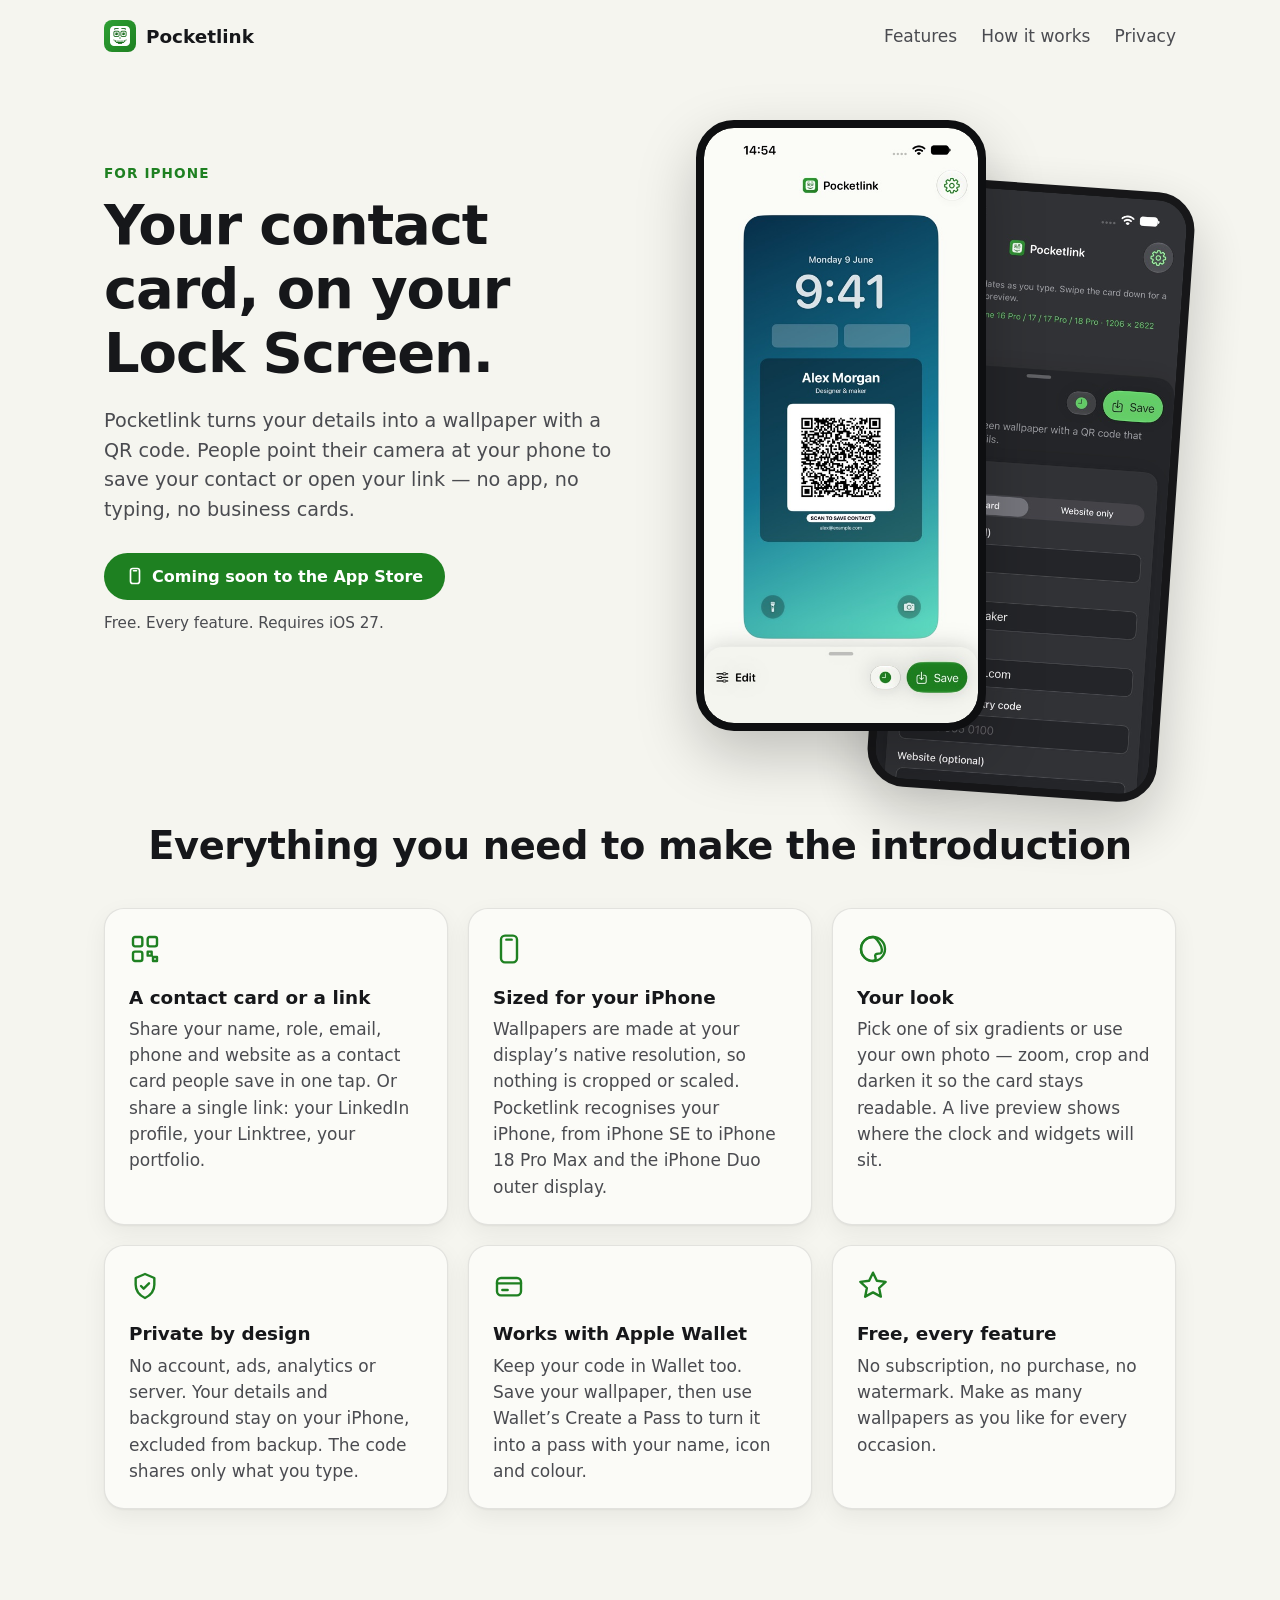
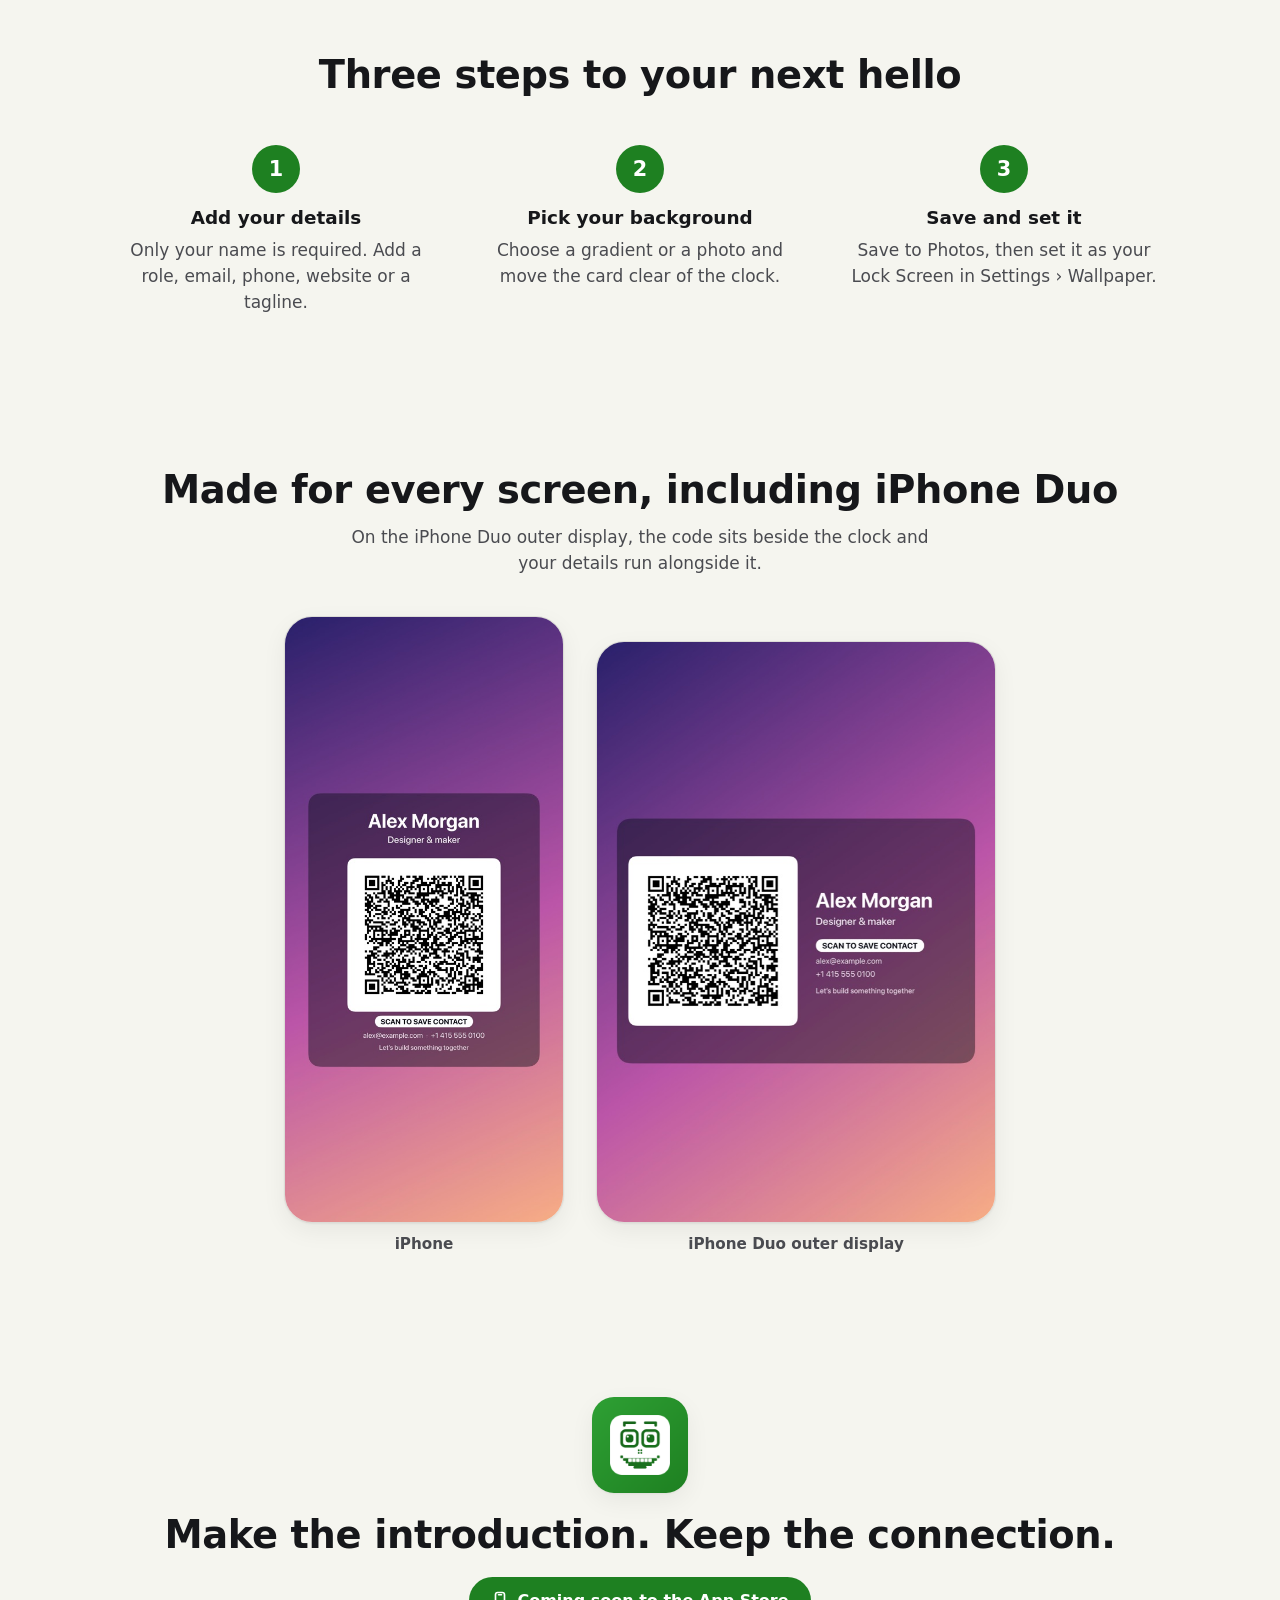
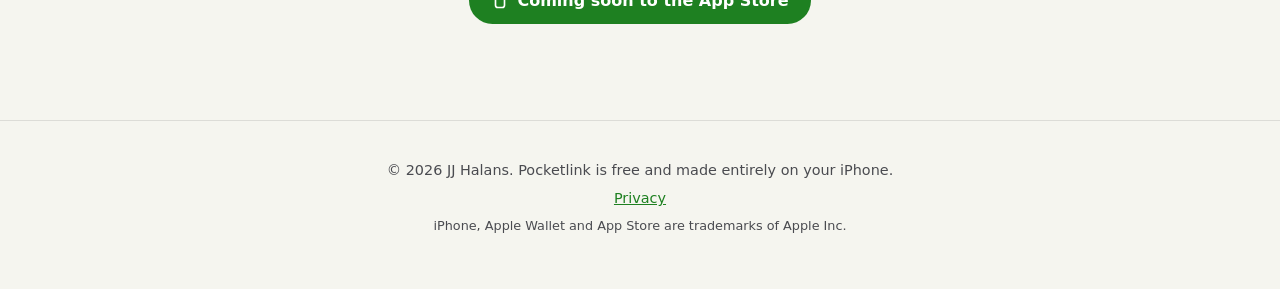
==== index.html @ 06c798ac "Pocketlink landing page and privacy policy - Static landing page: hero with app screenshots, feature" ====
<!doctype html>
<html lang="en">
<head>
  <meta charset="utf-8">
  <meta name="viewport" content="width=device-width, initial-scale=1">
  <title>Pocketlink: your contact card on your Lock Screen</title>
  <meta name="description" content="Pocketlink turns your contact details or a link into an iPhone wallpaper with a QR code. Free, no account, made entirely on your iPhone.">
  <meta name="color-scheme" content="light dark">
  <meta name="theme-color" content="#F5F5EF" media="(prefers-color-scheme: light)">
  <meta name="theme-color" content="#1C1D20" media="(prefers-color-scheme: dark)">
  <meta property="og:title" content="Pocketlink">
  <meta property="og:description" content="Your contact card on your Lock Screen. One scan saves your details.">
  <meta property="og:image" content="assets/icon-512.png">
  <link rel="icon" href="assets/favicon.png" type="image/png">
  <link rel="apple-touch-icon" href="assets/apple-touch-icon.png">
  <link rel="stylesheet" href="styles.css">
</head>
<body>
  <a class="skip-link" href="#main">Skip to content</a>

  <header class="site-header">
    <a class="brand" href="./" aria-label="Pocketlink home">
      <img src="assets/icon-512.png" alt="" width="32" height="32">
      <span>Pocketlink</span>
    </a>
    <nav aria-label="Page">
      <a href="#features">Features</a>
      <a href="#how">How it works</a>
      <a href="privacy.html">Privacy</a>
    </nav>
  </header>

  <main id="main">
    <section class="hero" aria-labelledby="hero-title">
      <div class="hero-copy">
        <p class="eyebrow">For iPhone</p>
        <h1 id="hero-title">Your contact card, on your Lock Screen.</h1>
        <p class="lede">Pocketlink turns your details into a wallpaper with a QR code. People point their camera at your phone to save your contact or open your link — no app, no typing, no business cards.</p>
        <div class="cta">
          <span class="badge-soon" role="note">Coming soon to the App Store</span>
          <p class="cta-note">Free. Every feature. Requires iOS 27.</p>
        </div>
      </div>
      <div class="hero-art">
        <figure class="phone phone--front">
          <img src="assets/app-preview-light.jpg" width="506" height="1100"
               alt="Pocketlink showing a full preview of a purple wallpaper with Alex Morgan's name, role and a QR code, under the Lock Screen clock.">
        </figure>
        <figure class="phone phone--back">
          <img src="assets/app-editor-dark.jpg" width="506" height="1100"
               alt="Pocketlink in dark mode: a thumbnail of the wallpaper above the Edit card, with fields for name, role and email." loading="lazy">
        </figure>
      </div>
    </section>

    <section id="features" class="section" aria-labelledby="features-title">
      <h2 id="features-title">Everything you need to make the introduction</h2>
      <ul class="features">
        <li class="card">
          <svg aria-hidden="true" viewBox="0 0 24 24"><rect x="3" y="3" width="7" height="7" rx="1.5"/><rect x="14" y="3" width="7" height="7" rx="1.5"/><rect x="3" y="14" width="7" height="7" rx="1.5"/><path d="M14 14h3v3h-3zM18 18h3v3h-3z"/></svg>
          <h3>A contact card or a link</h3>
          <p>Share your name, role, email, phone and website as a contact card people save in one tap. Or share a single link: your LinkedIn profile, your Linktree, your portfolio.</p>
        </li>
        <li class="card">
          <svg aria-hidden="true" viewBox="0 0 24 24"><rect x="6" y="2" width="12" height="20" rx="3"/><path d="M10 5h4"/></svg>
          <h3>Sized for your iPhone</h3>
          <p>Wallpapers are made at your display’s native resolution, so nothing is cropped or scaled. Pocketlink recognises your iPhone, from iPhone SE to iPhone 18 Pro Max and the iPhone Duo outer display.</p>
        </li>
        <li class="card">
          <svg aria-hidden="true" viewBox="0 0 24 24"><circle cx="12" cy="12" r="9"/><path d="M12 3a9 9 0 0 0 0 18c1.5 0 2-1 2-2s-1-2 0-3 3 0 4-1 1-4-1-7-3-5-5-5z"/></svg>
          <h3>Your look</h3>
          <p>Pick one of six gradients or use your own photo — zoom, crop and darken it so the card stays readable. A live preview shows where the clock and widgets will sit.</p>
        </li>
        <li class="card">
          <svg aria-hidden="true" viewBox="0 0 24 24"><path d="M12 3l7 3v5c0 5-3 8-7 10-4-2-7-5-7-10V6z"/><path d="M9 12l2 2 4-4"/></svg>
          <h3>Private by design</h3>
          <p>No account, ads, analytics or server. Your details and background stay on your iPhone, excluded from backup. The code shares only what you type.</p>
        </li>
        <li class="card">
          <svg aria-hidden="true" viewBox="0 0 24 24"><rect x="3" y="6" width="18" height="13" rx="3"/><path d="M3 10h18M7 15h4"/></svg>
          <h3>Works with Apple Wallet</h3>
          <p>Keep your code in Wallet too. Save your wallpaper, then use Wallet’s Create a Pass to turn it into a pass with your name, icon and colour.</p>
        </li>
        <li class="card">
          <svg aria-hidden="true" viewBox="0 0 24 24"><path d="M12 2l2.9 6.1 6.6.8-4.9 4.6 1.3 6.5L12 16.8 6.1 20l1.3-6.5L2.5 8.9l6.6-.8z"/></svg>
          <h3>Free, every feature</h3>
          <p>No subscription, no purchase, no watermark. Make as many wallpapers as you like for every occasion.</p>
        </li>
      </ul>
    </section>

    <section id="how" class="section how" aria-labelledby="how-title">
      <h2 id="how-title">Three steps to your next hello</h2>
      <ol class="steps">
        <li>
          <span class="step-number" aria-hidden="true">1</span>
          <h3>Add your details</h3>
          <p>Only your name is required. Add a role, email, phone, website or a tagline.</p>
        </li>
        <li>
          <span class="step-number" aria-hidden="true">2</span>
          <h3>Pick your background</h3>
          <p>Choose a gradient or a photo and move the card clear of the clock.</p>
        </li>
        <li>
          <span class="step-number" aria-hidden="true">3</span>
          <h3>Save and set it</h3>
          <p>Save to Photos, then set it as your Lock Screen in Settings › Wallpaper.</p>
        </li>
      </ol>
    </section>

    <section class="section showcase" aria-labelledby="showcase-title">
      <h2 id="showcase-title">Made for every screen, including iPhone Duo</h2>
      <p class="section-lede">On the iPhone Duo outer display, the code sits beside the clock and your details run alongside it.</p>
      <div class="showcase-art">
        <figure>
          <img src="assets/wallpaper-iphone.jpg" width="506" height="1100" loading="lazy"
               alt="A Pocketlink wallpaper for iPhone: a centred card with Alex Morgan, Designer &amp; maker, a QR code, a Scan to save contact badge and a tagline.">
          <figcaption>iPhone</figcaption>
        </figure>
        <figure>
          <img src="assets/wallpaper-duo.jpg" width="687" height="1000" loading="lazy"
               alt="A Pocketlink wallpaper for the iPhone Duo outer display: the QR code on the left and the name, role and contact details on the right.">
          <figcaption>iPhone Duo outer display</figcaption>
        </figure>
      </div>
    </section>

    <section class="section closing" aria-labelledby="closing-title">
      <img src="assets/icon-512.png" alt="" width="96" height="96" loading="lazy">
      <h2 id="closing-title">Make the introduction. Keep the connection.</h2>
      <span class="badge-soon" role="note">Coming soon to the App Store</span>
    </section>
  </main>

  <footer class="site-footer">
    <p>© 2026 JJ Halans. Pocketlink is free and made entirely on your iPhone.</p>
    <p><a href="privacy.html">Privacy</a></p>
    <p class="fine">iPhone, Apple Wallet and App Store are trademarks of Apple Inc.</p>
  </footer>
</body>
</html>
---- styles.css ----
/* Pocketlink landing page. Colours match the app's asset catalog, including its measured contrast:
   accent #1E8021 is 4.6:1 on the light page, #5BCB5F is 8.2:1 on charcoal. */
:root {
  --accent: #1E8021;
  --on-accent: #FFFFFF;
  --page: #F5F5EF;
  --surface: #FBFBF7;
  --text: #16171A;
  --text-secondary: #4A4B50;   /* 8.0:1 on the page */
  --hairline: rgba(0, 0, 0, 0.10);
  --shadow: 0 1px 2px rgba(0, 0, 0, 0.05), 0 8px 24px rgba(0, 0, 0, 0.06);
  --radius-small: 10px;
  --radius-medium: 14px;
  --radius-large: 20px;
  --radius-xlarge: 28px;
  --rounded: ui-rounded, "SF Pro Rounded", system-ui, -apple-system, "Segoe UI", sans-serif;
  --body: system-ui, -apple-system, "Segoe UI", Roboto, sans-serif;
  color-scheme: light dark;
}

@media (prefers-color-scheme: dark) {
  :root {
    --accent: #5BCB5F;
    --on-accent: #1C1D20;
    --page: #1C1D20;
    --surface: #2A2B2F;
    --text: #F2F2F4;
    --text-secondary: #B4B5BB;   /* 8.2:1 on charcoal */
    --hairline: rgba(255, 255, 255, 0.10);
    --shadow: 0 1px 2px rgba(0, 0, 0, 0.3), 0 8px 24px rgba(0, 0, 0, 0.3);
  }
}

*, *::before, *::after { box-sizing: border-box; }

html { scroll-behavior: smooth; }
@media (prefers-reduced-motion: reduce) { html { scroll-behavior: auto; } }

/* The tilted hero phone pokes past the edge on narrow screens; never let it widen the page. */
html, body { overflow-x: clip; }

body {
  margin: 0;
  background: var(--page);
  color: var(--text);
  font: 17px/1.55 var(--body);
  -webkit-font-smoothing: antialiased;
}

img { max-width: 100%; height: auto; display: block; }

a { color: var(--accent); }
a:focus-visible, .skip-link:focus-visible {
  outline: 3px solid var(--accent);
  outline-offset: 3px;
  border-radius: 4px;
}

.skip-link {
  position: absolute; left: 16px; top: -48px;
  background: var(--surface); color: var(--text);
  padding: 8px 16px; border-radius: var(--radius-small);
  z-index: 10;
}
.skip-link:focus { top: 16px; }

h1, h2, h3 { font-family: var(--rounded); line-height: 1.15; margin: 0; }
h1 { font-size: clamp(2.25rem, 5vw, 3.5rem); font-weight: 800; letter-spacing: -0.02em; }
h2 { font-size: clamp(1.75rem, 3.2vw, 2.4rem); font-weight: 750; letter-spacing: -0.01em; text-align: center; }
h3 { font-size: 1.15rem; font-weight: 700; }

/* Header */
.site-header {
  display: flex; align-items: center; justify-content: space-between; gap: 16px;
  max-width: 1120px; margin: 0 auto; padding: 20px 24px;
}
.brand {
  display: inline-flex; align-items: center; gap: 10px;
  color: var(--text); text-decoration: none;
  font: 700 1.15rem var(--rounded);
}
.brand img { border-radius: 8px; }
.site-header nav { display: flex; gap: 24px; }
.site-header nav a { color: var(--text-secondary); text-decoration: none; font-weight: 500; }
.site-header nav a:hover { color: var(--text); }
@media (max-width: 560px) { .site-header nav a:not(:last-child) { display: none; } }

/* Hero */
.hero {
  display: grid; grid-template-columns: 1.05fr 1fr; align-items: center; gap: 48px;
  max-width: 1120px; margin: 0 auto; padding: 48px 24px 72px;
}
.eyebrow {
  font: 700 0.85rem var(--rounded); letter-spacing: 0.08em; text-transform: uppercase;
  color: var(--accent); margin: 0 0 12px;
}
.lede { font-size: 1.2rem; color: var(--text-secondary); margin: 20px 0 28px; max-width: 34em; }
.cta { display: flex; flex-wrap: wrap; align-items: center; gap: 12px 20px; }
.cta-note { margin: 0; color: var(--text-secondary); font-size: 0.95rem; }

.badge-soon {
  display: inline-flex; align-items: center; gap: 8px;
  background: var(--accent); color: var(--on-accent);
  font: 700 1rem var(--rounded);
  padding: 14px 22px; border-radius: 999px;
}
.badge-soon::before {
  content: ""; width: 18px; height: 18px; flex: none;
  background: currentColor;
  -webkit-mask: url("data:image/svg+xml,%3Csvg xmlns='http://www.w3.org/2000/svg' viewBox='0 0 24 24' fill='none' stroke='black' stroke-width='2.2' stroke-linecap='round' stroke-linejoin='round'%3E%3Crect x='6' y='2' width='12' height='20' rx='3'/%3E%3Cpath d='M10 5h4'/%3E%3C/svg%3E") center / contain no-repeat;
          mask: url("data:image/svg+xml,%3Csvg xmlns='http://www.w3.org/2000/svg' viewBox='0 0 24 24' fill='none' stroke='black' stroke-width='2.2' stroke-linecap='round' stroke-linejoin='round'%3E%3Crect x='6' y='2' width='12' height='20' rx='3'/%3E%3Cpath d='M10 5h4'/%3E%3C/svg%3E") center / contain no-repeat;
}

.hero-art { position: relative; min-height: 560px; }
.phone {
  margin: 0; position: absolute; width: 58%;
  border-radius: 38px; overflow: hidden;
  border: 8px solid #0E0F11;
  box-shadow: 0 24px 60px rgba(0, 0, 0, 0.22);
  background: #0E0F11;
}
.phone img { border-radius: 30px; }
.phone--front { left: 4%; top: 0; z-index: 2; }
.phone--back { right: 0; top: 64px; transform: rotate(4deg); opacity: 0.96; }

/* Sections */
.section { max-width: 1120px; margin: 0 auto; padding: 72px 24px; }
.section-lede { text-align: center; color: var(--text-secondary); margin: 12px auto 0; max-width: 36em; }

.features {
  list-style: none; margin: 40px 0 0; padding: 0;
  display: grid; grid-template-columns: repeat(3, 1fr); gap: 20px;
}
.card {
  background: var(--surface);
  border: 0.5px solid var(--hairline);
  border-radius: var(--radius-large);
  box-shadow: var(--shadow);
  padding: 24px;
}
.card svg {
  width: 32px; height: 32px; margin-bottom: 14px;
  fill: none; stroke: var(--accent); stroke-width: 1.8; stroke-linecap: round; stroke-linejoin: round;
}
.card p { color: var(--text-secondary); margin: 8px 0 0; }

.how { text-align: center; }
.steps {
  list-style: none; margin: 40px 0 0; padding: 0;
  display: grid; grid-template-columns: repeat(3, 1fr); gap: 20px; counter-reset: none;
}
.steps li { padding: 8px 16px; }
.step-number {
  display: inline-grid; place-items: center;
  width: 48px; height: 48px; border-radius: 50%;
  background: var(--accent); color: var(--on-accent);
  font: 800 1.3rem var(--rounded); margin-bottom: 14px;
}
.steps p { color: var(--text-secondary); margin: 8px auto 0; max-width: 22em; }

.showcase-art {
  display: flex; justify-content: center; align-items: flex-end; gap: 32px; flex-wrap: wrap;
  margin-top: 40px;
}
.showcase-art figure { margin: 0; text-align: center; }
.showcase-art img {
  border-radius: var(--radius-xlarge);
  box-shadow: var(--shadow);
  border: 0.5px solid var(--hairline);
}
.showcase-art figure:first-child img { width: 280px; }
.showcase-art figure:last-child img { width: 400px; }
.showcase-art figcaption { margin-top: 12px; color: var(--text-secondary); font: 600 0.95rem var(--rounded); }

.closing { text-align: center; display: grid; justify-items: center; gap: 20px; padding-bottom: 96px; }
.closing img { border-radius: 22px; box-shadow: var(--shadow); }

/* Footer */
.site-footer {
  border-top: 0.5px solid var(--hairline);
  text-align: center; color: var(--text-secondary); font-size: 0.9rem;
  padding: 32px 24px 48px;
}
.site-footer p { margin: 6px 0; }
.site-footer .fine { font-size: 0.8rem; }

/* Gentle entrance, only when motion is welcome. Movement only, never opacity, so the content is
   visible even where animations don't run. */
@media (prefers-reduced-motion: no-preference) {
  .hero-copy, .hero-art { animation: rise 0.6s ease-out; }
  @keyframes rise { from { transform: translateY(12px); } to { transform: none; } }
}

/* Smaller screens */
@media (max-width: 900px) {
  .hero { grid-template-columns: 1fr; text-align: center; padding-top: 24px; }
  .lede { margin-left: auto; margin-right: auto; }
  .cta { justify-content: center; }
  .hero-art { min-height: 0; height: 520px; max-width: 420px; margin: 0 auto; width: 100%; }
  .features, .steps { grid-template-columns: 1fr 1fr; }
}
@media (max-width: 600px) {
  .features, .steps { grid-template-columns: 1fr; }
  .hero-art { height: 460px; }
  .showcase-art figure:last-child img { width: 100%; }
}

/* Privacy page */
.prose { max-width: 720px; margin: 0 auto; padding: 32px 24px 80px; }
.prose h1 { font-size: clamp(2rem, 4vw, 2.6rem); margin-bottom: 8px; }
.prose h2 { text-align: left; font-size: 1.4rem; margin: 36px 0 8px; }
.prose p, .prose li { color: var(--text-secondary); }
.prose .updated { color: var(--text-secondary); font-size: 0.95rem; margin-top: 0; }
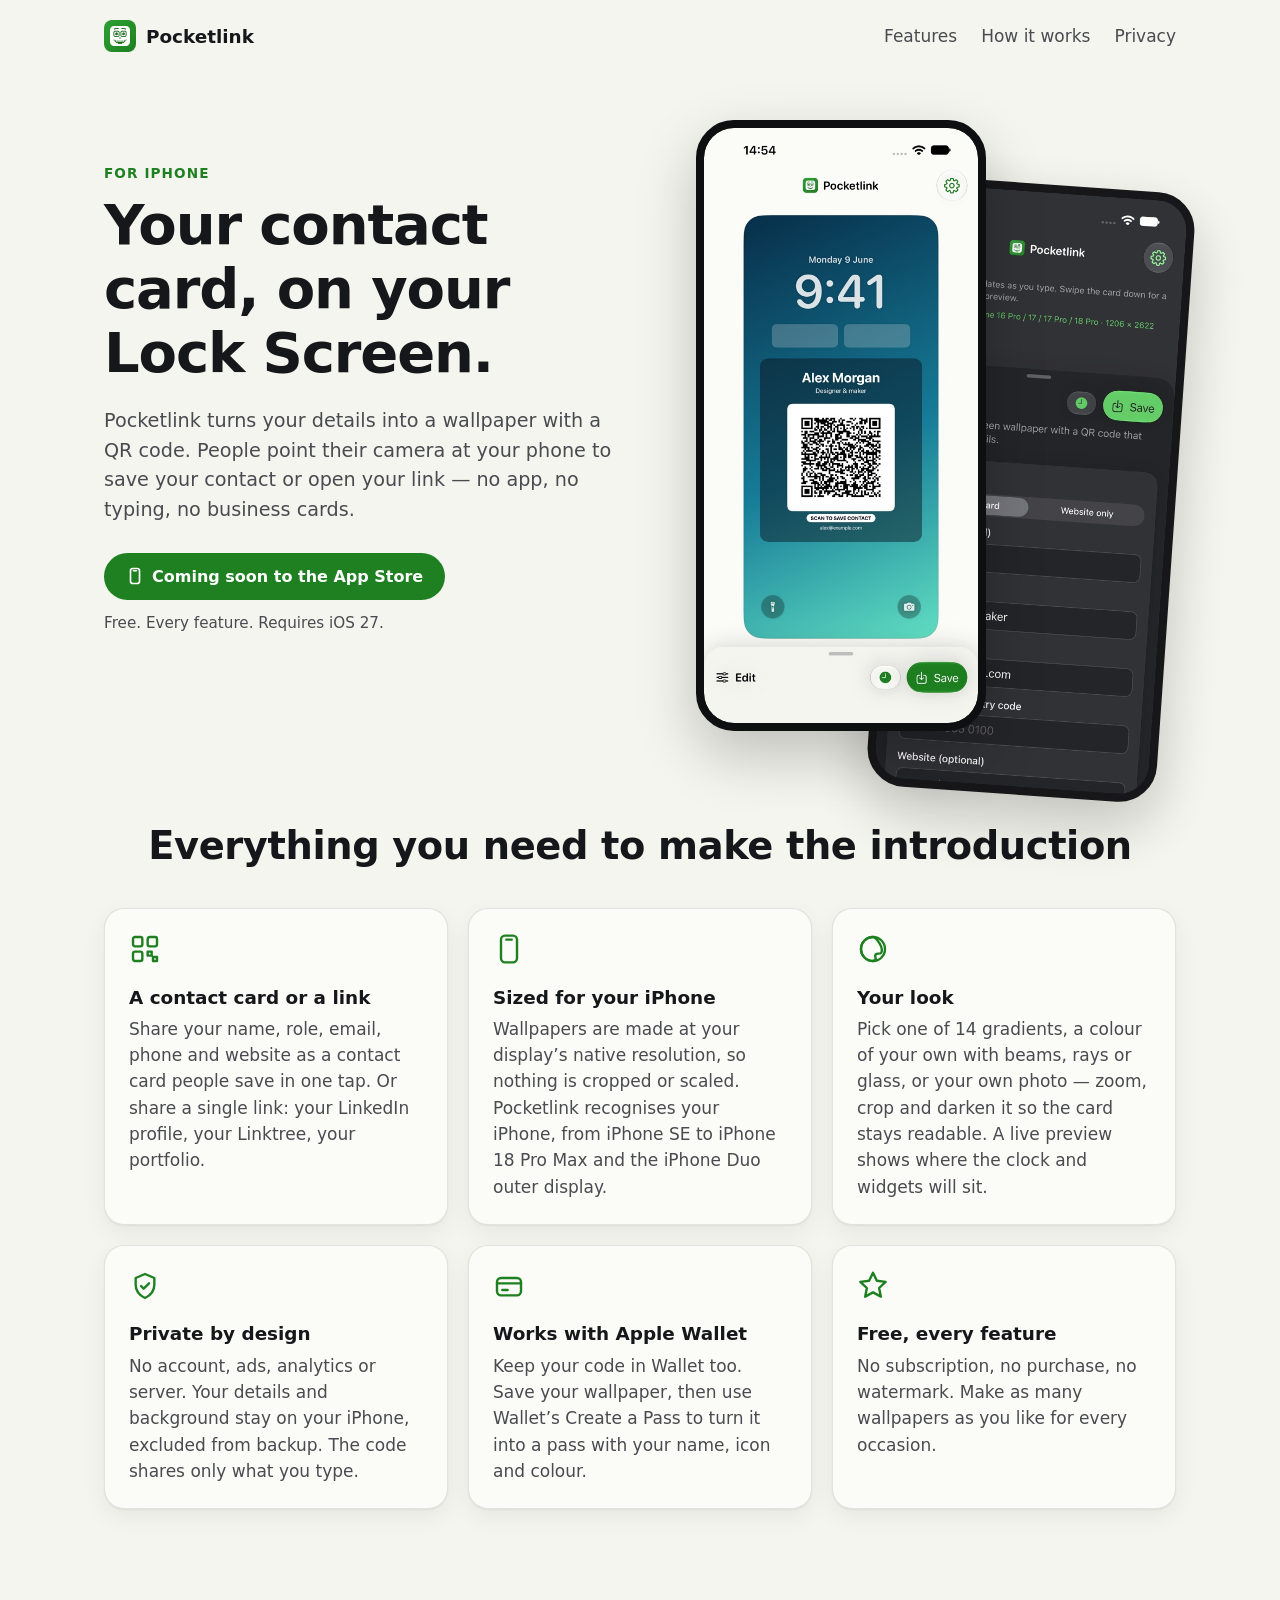
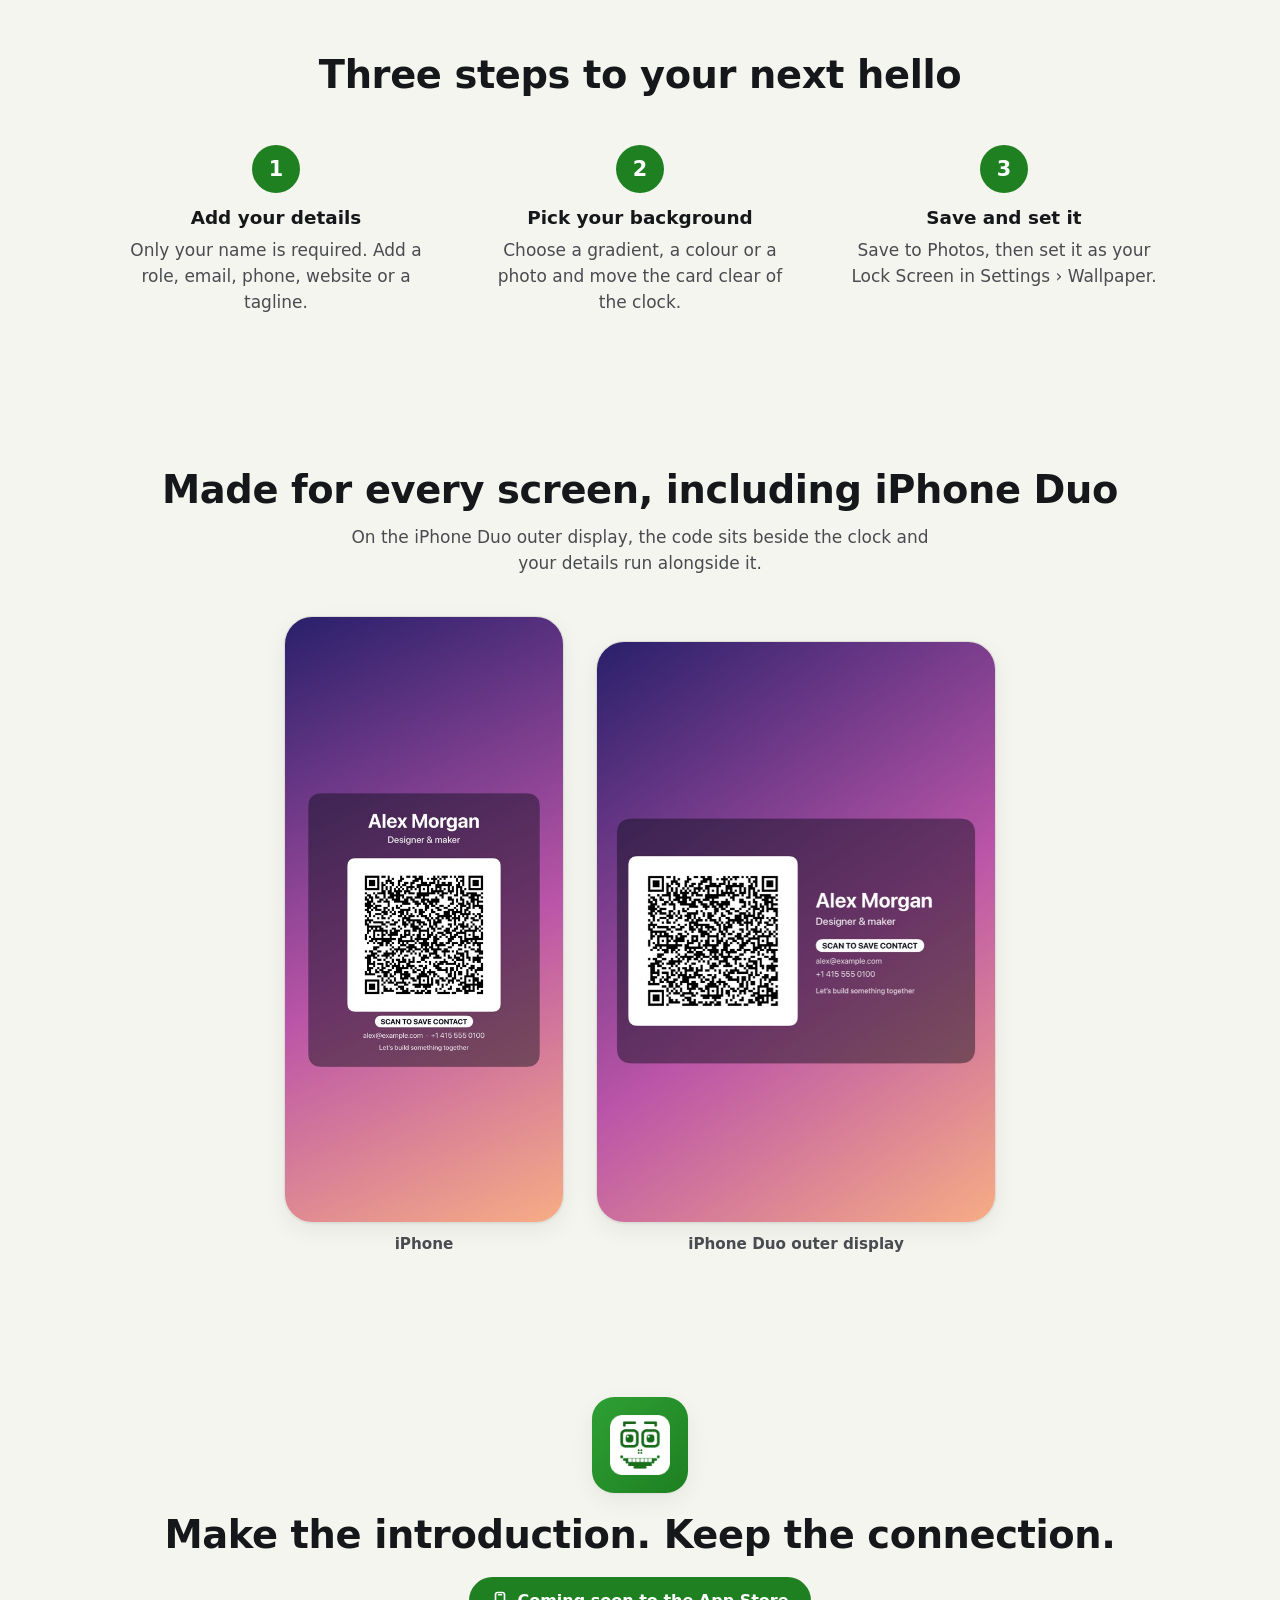
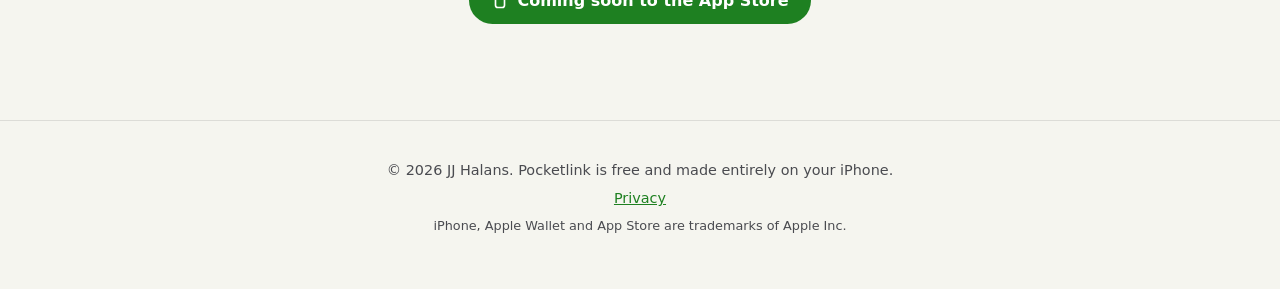
==== commit 1cbb36c1: "Mention the new colour backgrounds and 14 gradients Co-Authored-By: Claude Opus 5.5 <noreply@anthrop" ====
--- a/index.html
+++ b/index.html
@@ -69,7 +69,7 @@
         <li class="card">
           <svg aria-hidden="true" viewBox="0 0 24 24"><circle cx="12" cy="12" r="9"/><path d="M12 3a9 9 0 0 0 0 18c1.5 0 2-1 2-2s-1-2 0-3 3 0 4-1 1-4-1-7-3-5-5-5z"/></svg>
           <h3>Your look</h3>
-          <p>Pick one of six gradients or use your own photo — zoom, crop and darken it so the card stays readable. A live preview shows where the clock and widgets will sit.</p>
+          <p>Pick one of 14 gradients, a colour of your own with beams, rays or glass, or your own photo — zoom, crop and darken it so the card stays readable. A live preview shows where the clock and widgets will sit.</p>
         </li>
         <li class="card">
           <svg aria-hidden="true" viewBox="0 0 24 24"><path d="M12 3l7 3v5c0 5-3 8-7 10-4-2-7-5-7-10V6z"/><path d="M9 12l2 2 4-4"/></svg>
@@ -100,7 +100,7 @@
         <li>
           <span class="step-number" aria-hidden="true">2</span>
           <h3>Pick your background</h3>
-          <p>Choose a gradient or a photo and move the card clear of the clock.</p>
+          <p>Choose a gradient, a colour or a photo and move the card clear of the clock.</p>
         </li>
         <li>
           <span class="step-number" aria-hidden="true">3</span>
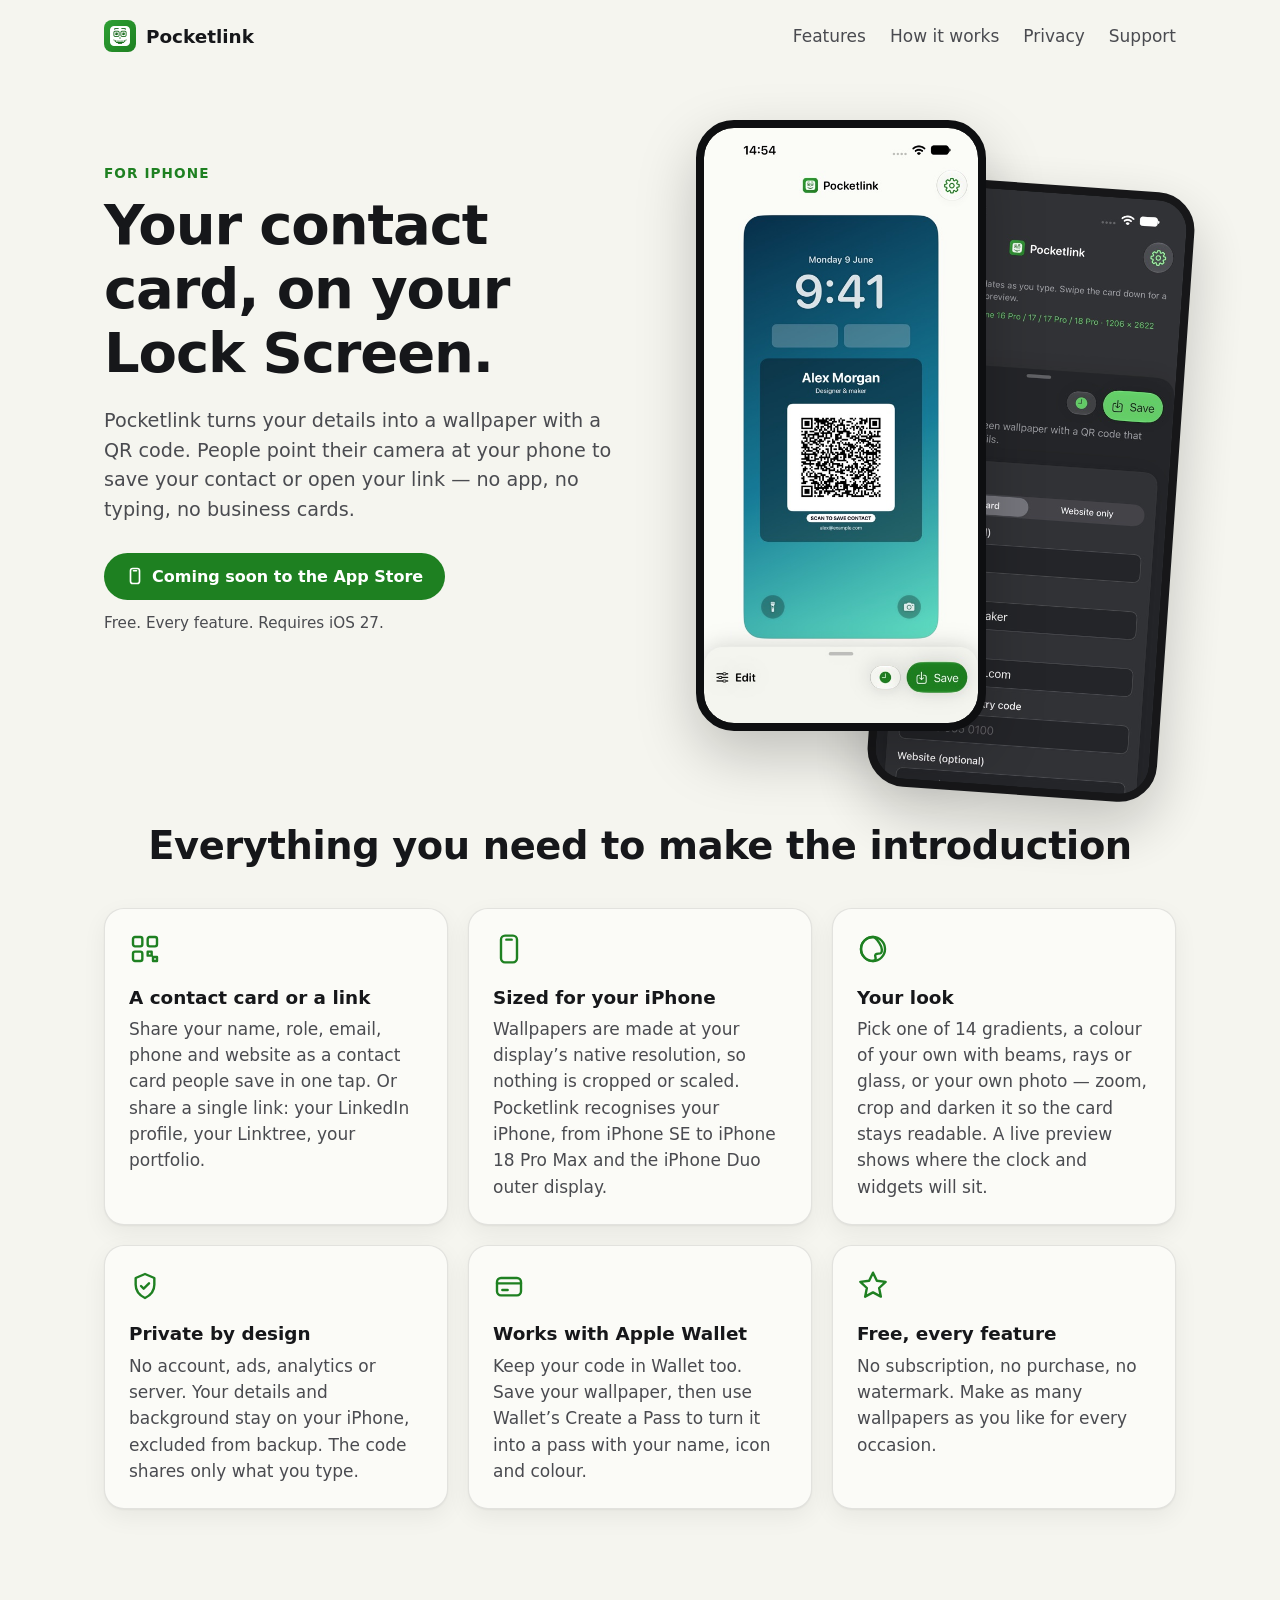
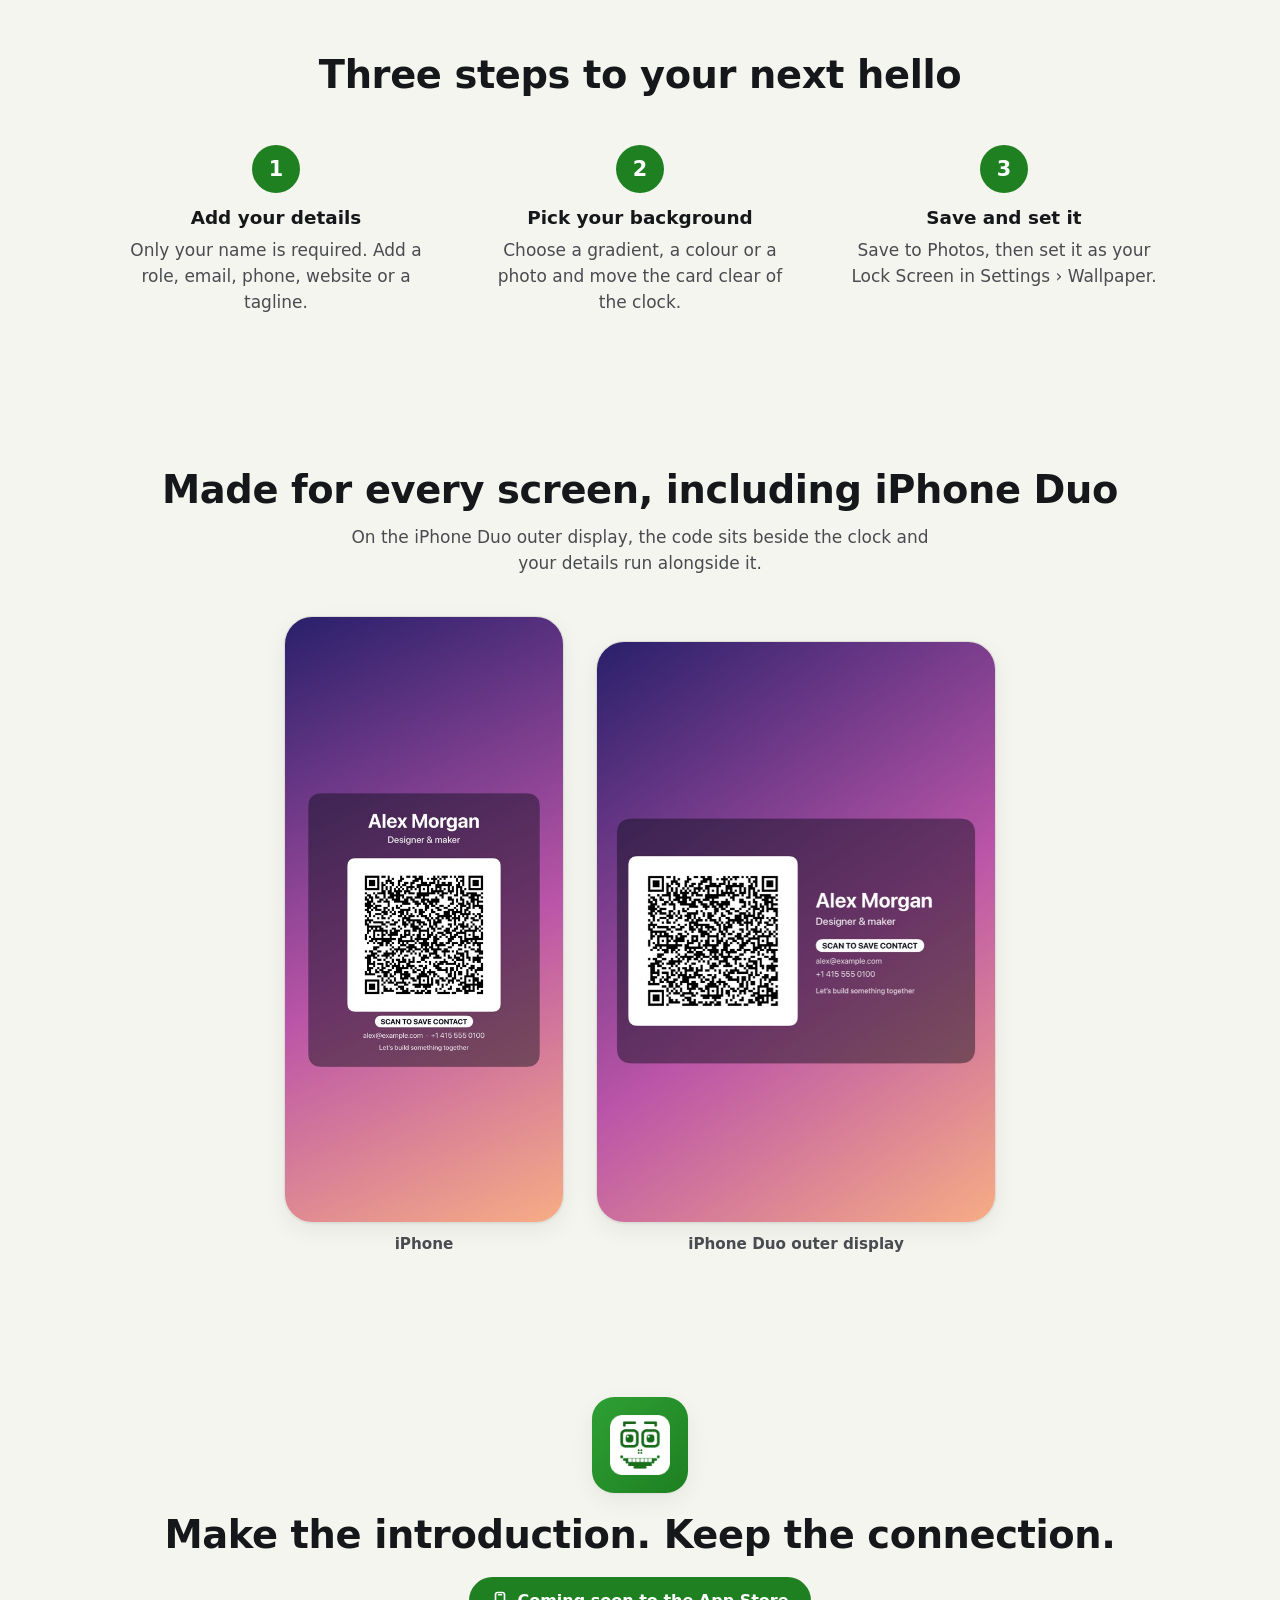
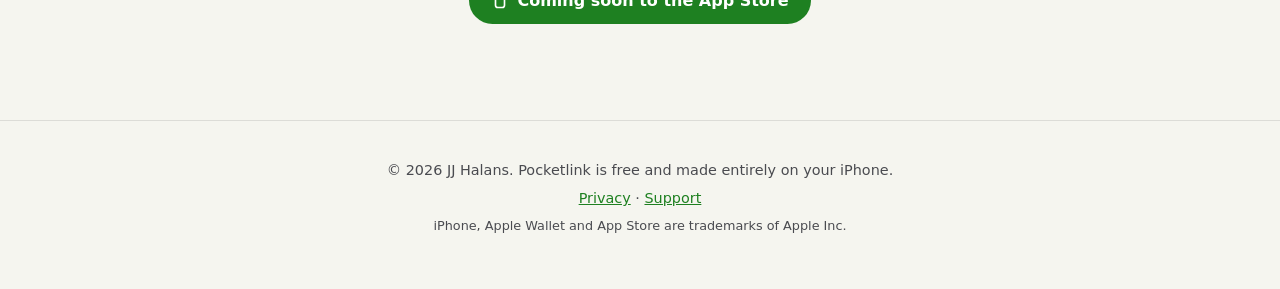
==== commit ec87ad37: "Add a support page with help, FAQ and contact Co-Authored-By: Claude Opus 5.5 <noreply@anthropic.com" ====
--- a/index.html
+++ b/index.html
@@ -27,6 +27,7 @@
       <a href="#features">Features</a>
       <a href="#how">How it works</a>
       <a href="privacy.html">Privacy</a>
+      <a href="support.html">Support</a>
     </nav>
   </header>
 
@@ -136,7 +137,7 @@
 
   <footer class="site-footer">
     <p>© 2026 JJ Halans. Pocketlink is free and made entirely on your iPhone.</p>
-    <p><a href="privacy.html">Privacy</a></p>
+    <p><a href="privacy.html">Privacy</a> · <a href="support.html">Support</a></p>
     <p class="fine">iPhone, Apple Wallet and App Store are trademarks of Apple Inc.</p>
   </footer>
 </body>
--- a/styles.css
+++ b/styles.css
@@ -209,5 +209,6 @@
 .prose { max-width: 720px; margin: 0 auto; padding: 32px 24px 80px; }
 .prose h1 { font-size: clamp(2rem, 4vw, 2.6rem); margin-bottom: 8px; }
 .prose h2 { text-align: left; font-size: 1.4rem; margin: 36px 0 8px; }
+.prose h3 { font-size: 1.1rem; margin: 24px 0 4px; }
 .prose p, .prose li { color: var(--text-secondary); }
 .prose .updated { color: var(--text-secondary); font-size: 0.95rem; margin-top: 0; }
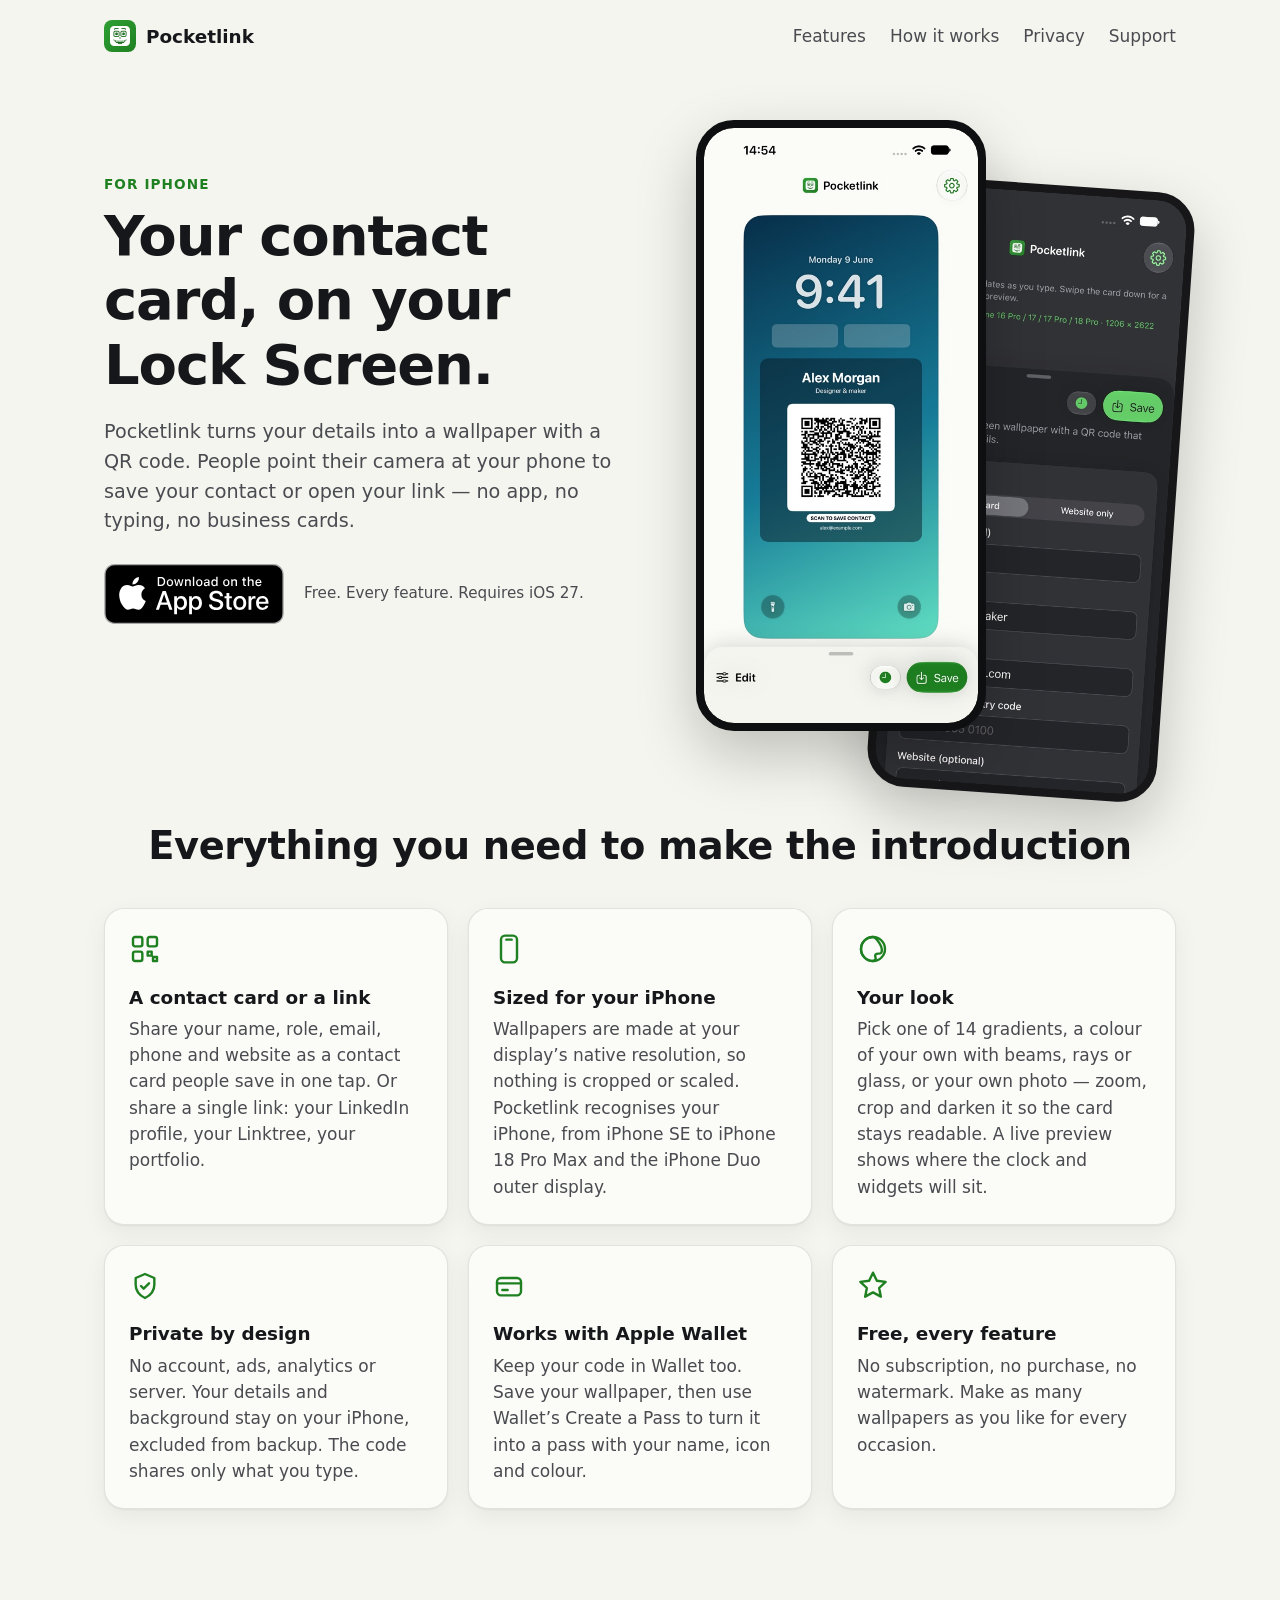
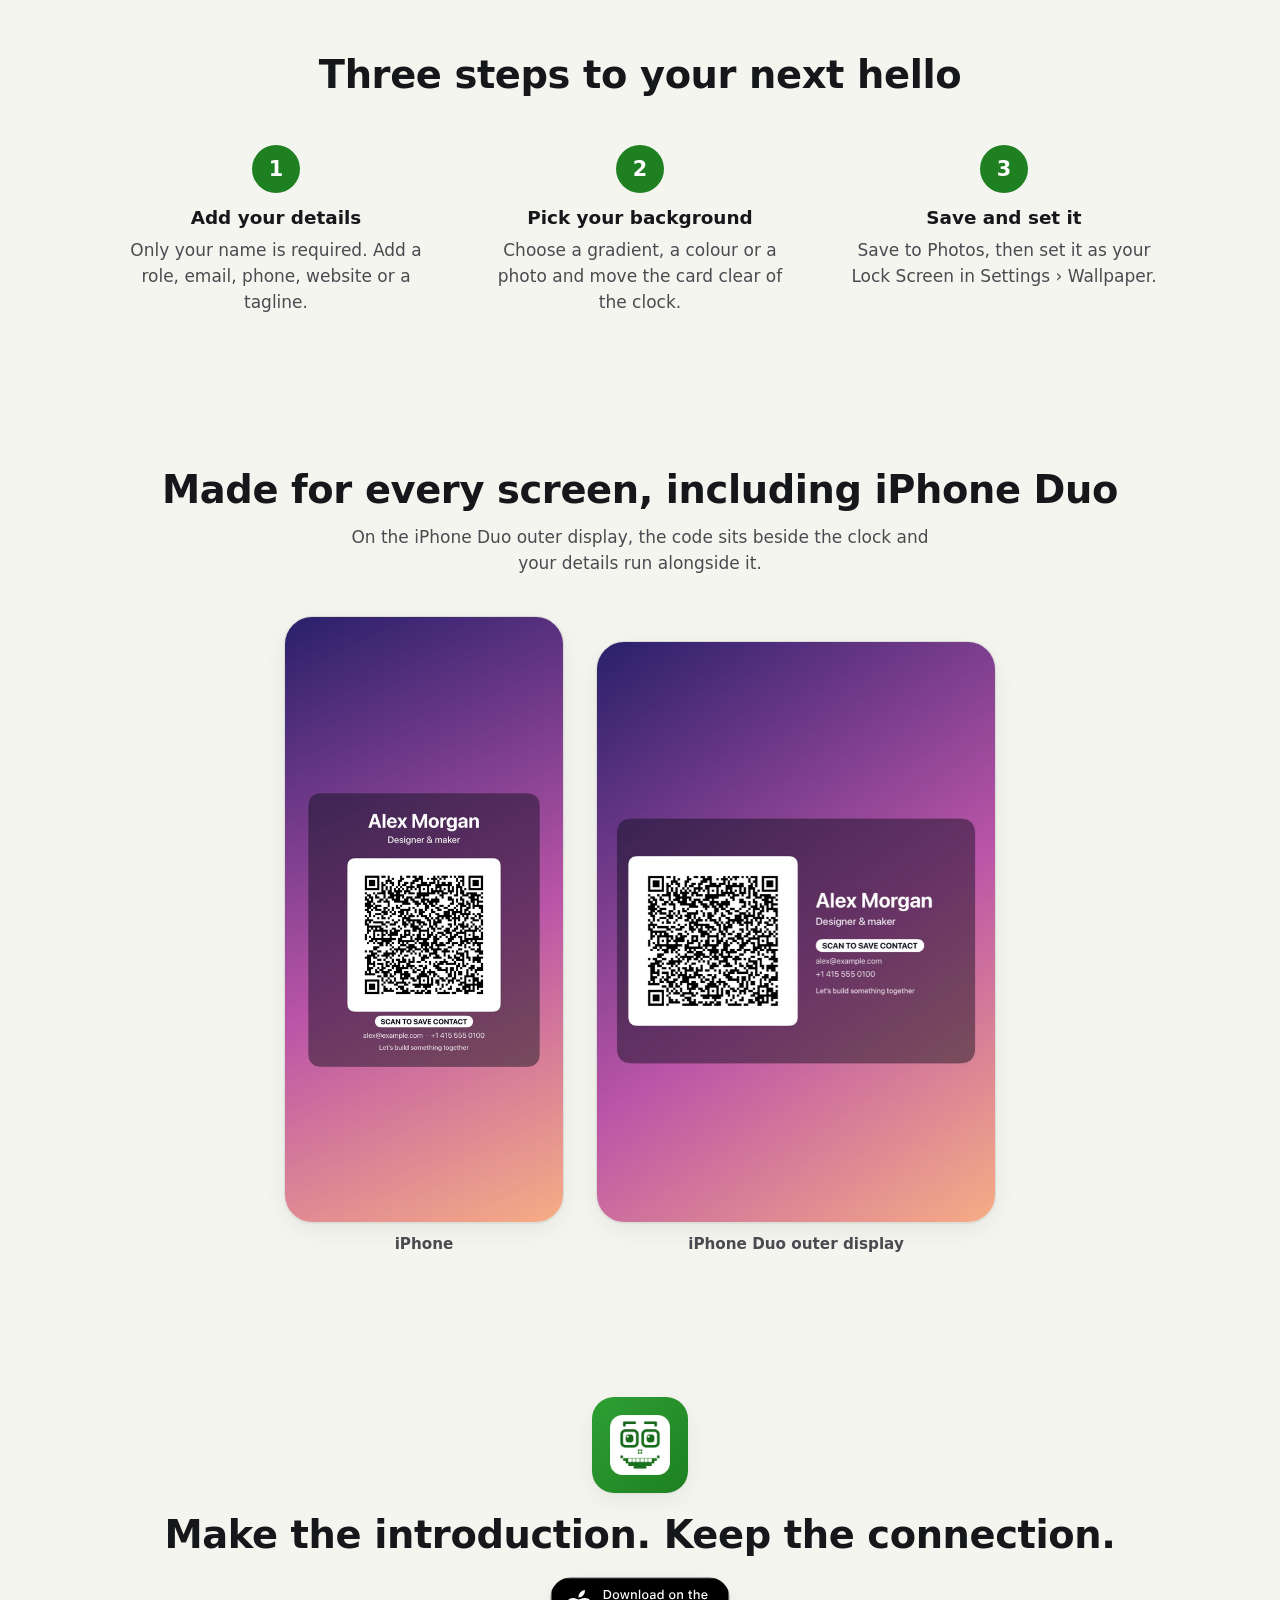
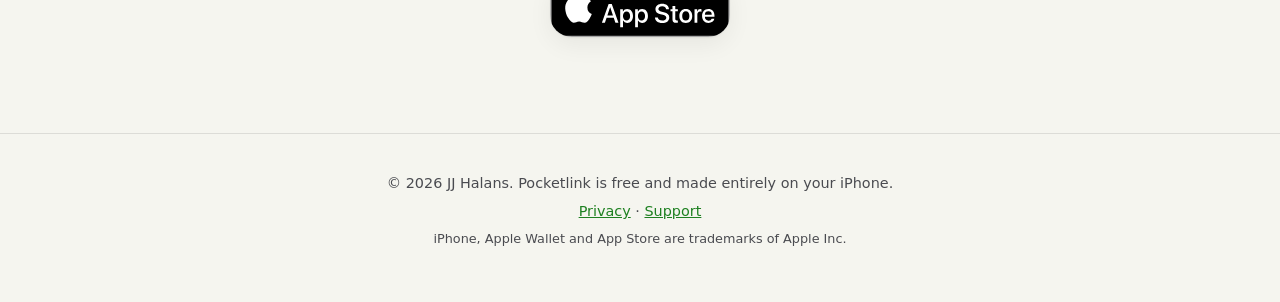
==== commit 5b4a26b9: "Link to the App Store with Apple's official badge Replace the Coming soon labels with the Download o" ====
--- a/index.html
+++ b/index.html
@@ -13,6 +13,7 @@
   <meta property="og:image" content="assets/icon-512.png">
   <link rel="icon" href="assets/favicon.png" type="image/png">
   <link rel="apple-touch-icon" href="assets/apple-touch-icon.png">
+  <meta name="apple-itunes-app" content="app-id=6835361992">
   <link rel="stylesheet" href="styles.css">
 </head>
 <body>
@@ -38,7 +39,12 @@
         <h1 id="hero-title">Your contact card, on your Lock Screen.</h1>
         <p class="lede">Pocketlink turns your details into a wallpaper with a QR code. People point their camera at your phone to save your contact or open your link — no app, no typing, no business cards.</p>
         <div class="cta">
-          <span class="badge-soon" role="note">Coming soon to the App Store</span>
+          <a class="app-store-badge" href="https://apps.apple.com/app/pocketlink/id6835361992">
+            <picture>
+              <source srcset="assets/app-store-badge-white.svg" media="(prefers-color-scheme: dark)">
+              <img src="assets/app-store-badge-black.svg" alt="Download on the App Store" width="180" height="60">
+            </picture>
+          </a>
           <p class="cta-note">Free. Every feature. Requires iOS 27.</p>
         </div>
       </div>
@@ -131,7 +137,12 @@
     <section class="section closing" aria-labelledby="closing-title">
       <img src="assets/icon-512.png" alt="" width="96" height="96" loading="lazy">
       <h2 id="closing-title">Make the introduction. Keep the connection.</h2>
-      <span class="badge-soon" role="note">Coming soon to the App Store</span>
+      <a class="app-store-badge" href="https://apps.apple.com/app/pocketlink/id6835361992">
+        <picture>
+          <source srcset="assets/app-store-badge-white.svg" media="(prefers-color-scheme: dark)">
+          <img src="assets/app-store-badge-black.svg" alt="Download on the App Store" width="180" height="60">
+        </picture>
+      </a>
     </section>
   </main>
 
--- a/styles.css
+++ b/styles.css
@@ -98,18 +98,9 @@
 .cta { display: flex; flex-wrap: wrap; align-items: center; gap: 12px 20px; }
 .cta-note { margin: 0; color: var(--text-secondary); font-size: 0.95rem; }
 
-.badge-soon {
-  display: inline-flex; align-items: center; gap: 8px;
-  background: var(--accent); color: var(--on-accent);
-  font: 700 1rem var(--rounded);
-  padding: 14px 22px; border-radius: 999px;
-}
-.badge-soon::before {
-  content: ""; width: 18px; height: 18px; flex: none;
-  background: currentColor;
-  -webkit-mask: url("data:image/svg+xml,%3Csvg xmlns='http://www.w3.org/2000/svg' viewBox='0 0 24 24' fill='none' stroke='black' stroke-width='2.2' stroke-linecap='round' stroke-linejoin='round'%3E%3Crect x='6' y='2' width='12' height='20' rx='3'/%3E%3Cpath d='M10 5h4'/%3E%3C/svg%3E") center / contain no-repeat;
-          mask: url("data:image/svg+xml,%3Csvg xmlns='http://www.w3.org/2000/svg' viewBox='0 0 24 24' fill='none' stroke='black' stroke-width='2.2' stroke-linecap='round' stroke-linejoin='round'%3E%3Crect x='6' y='2' width='12' height='20' rx='3'/%3E%3Cpath d='M10 5h4'/%3E%3C/svg%3E") center / contain no-repeat;
-}
+.app-store-badge { display: inline-block; line-height: 0; border-radius: 12px; }
+.app-store-badge img { display: block; width: 180px; height: 60px; }
+.app-store-badge:focus-visible { outline: 3px solid var(--accent); outline-offset: 4px; }
 
 .hero-art { position: relative; min-height: 560px; }
 .phone {
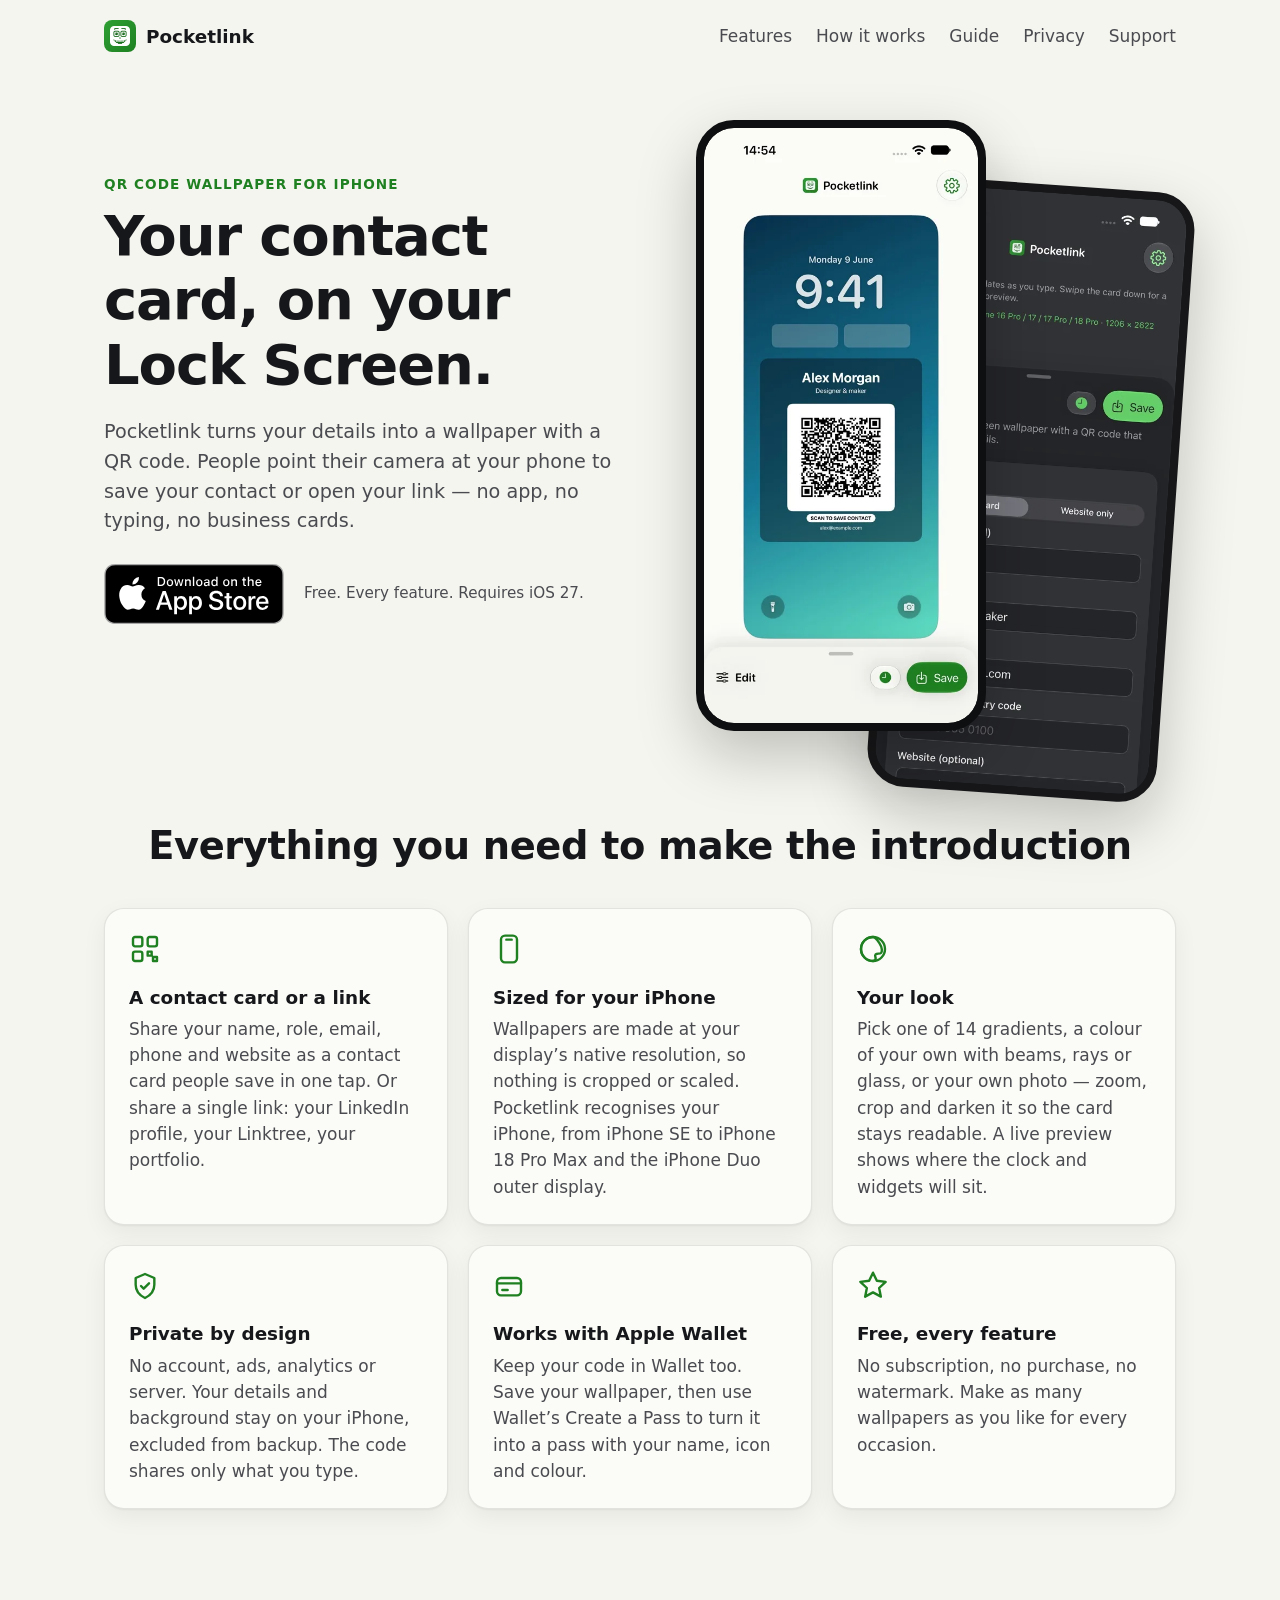
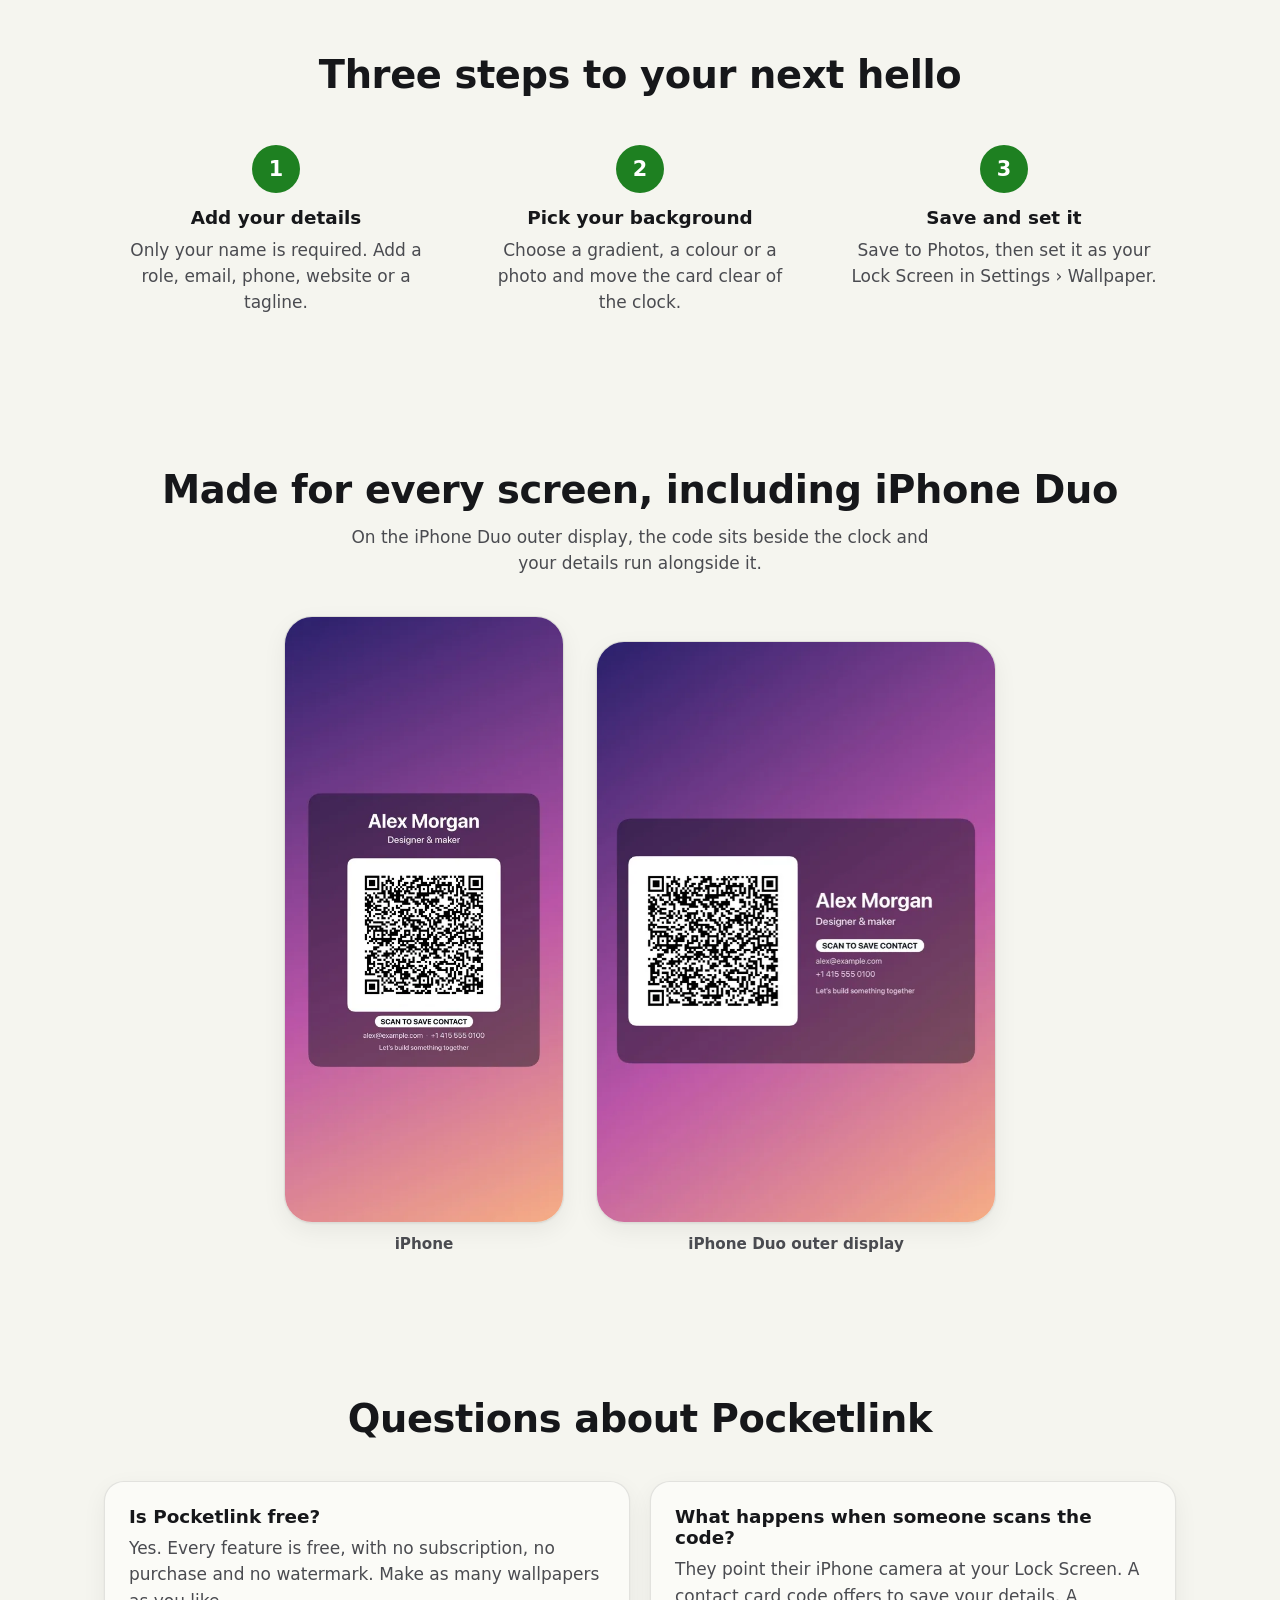
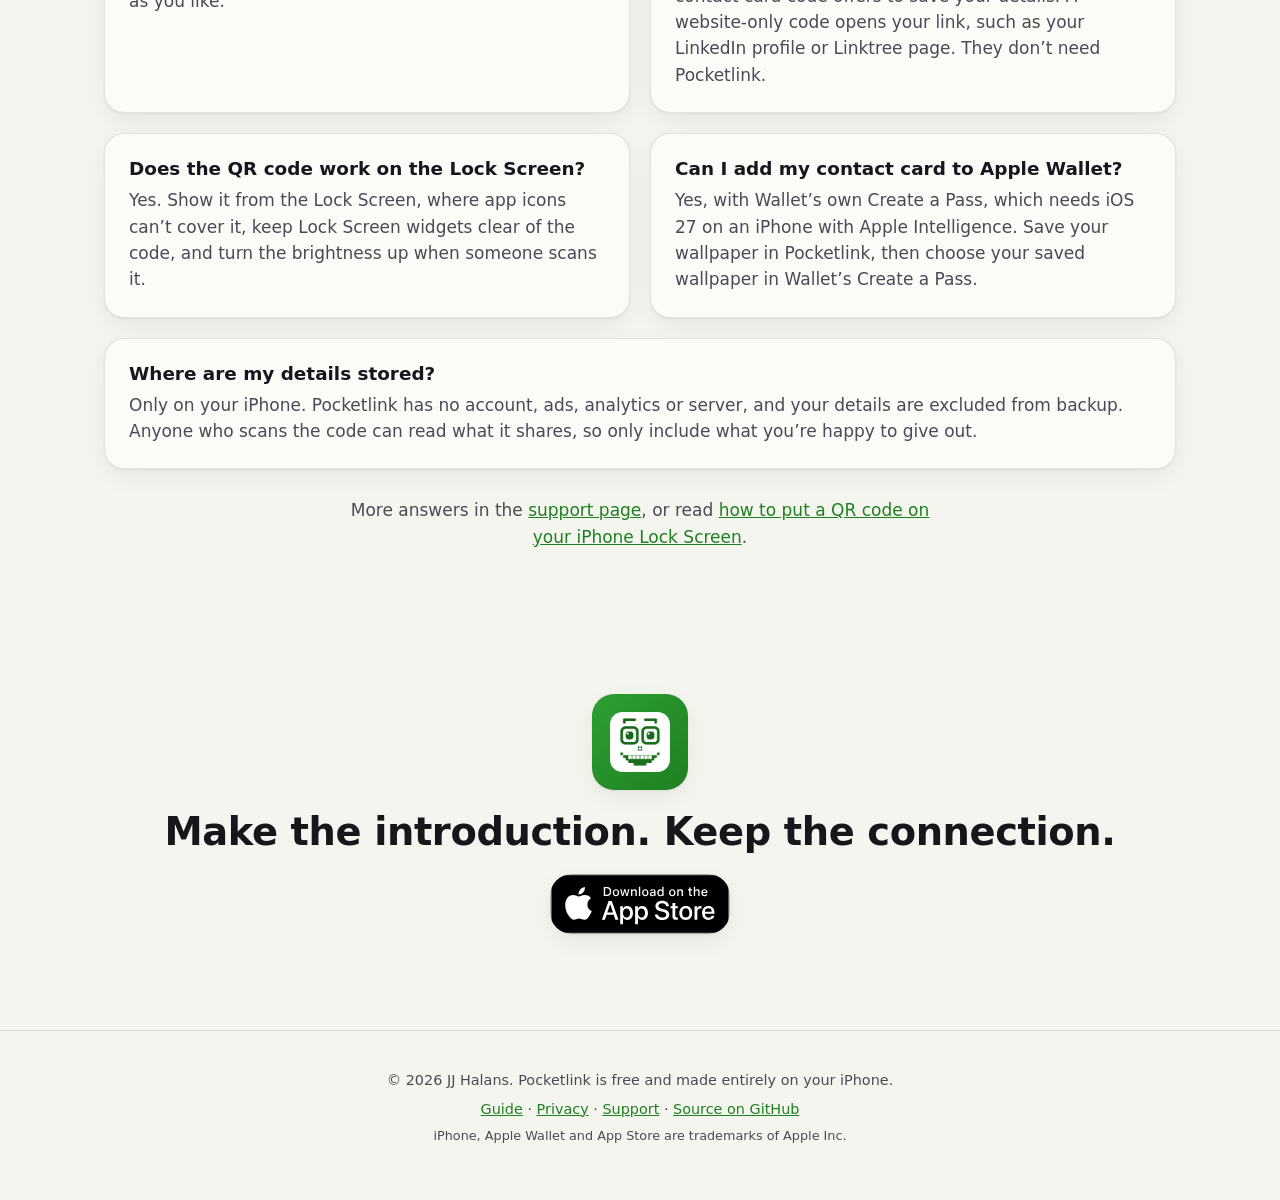
==== commit 82aa14ca: "Add 404 page, guide, support page updates, and SEO enhancements" ====
--- a/index.html
+++ b/index.html
@@ -3,18 +3,104 @@
 <head>
   <meta charset="utf-8">
   <meta name="viewport" content="width=device-width, initial-scale=1">
-  <title>Pocketlink: your contact card on your Lock Screen</title>
+  <title>Pocketlink: QR Code Lock Screen Wallpaper for iPhone</title>
   <meta name="description" content="Pocketlink turns your contact details or a link into an iPhone wallpaper with a QR code. Free, no account, made entirely on your iPhone.">
+  <link rel="canonical" href="https://halans.github.io/Pocketlink/">
   <meta name="color-scheme" content="light dark">
   <meta name="theme-color" content="#F5F5EF" media="(prefers-color-scheme: light)">
   <meta name="theme-color" content="#1C1D20" media="(prefers-color-scheme: dark)">
-  <meta property="og:title" content="Pocketlink">
-  <meta property="og:description" content="Your contact card on your Lock Screen. One scan saves your details.">
-  <meta property="og:image" content="assets/icon-512.png">
-  <link rel="icon" href="assets/favicon.png" type="image/png">
+  <meta property="og:type" content="website">
+  <meta property="og:site_name" content="Pocketlink">
+  <meta property="og:title" content="Pocketlink: your contact card on your Lock Screen">
+  <meta property="og:description" content="Turn your contact details into an iPhone wallpaper with a QR code. One scan saves your details. Free, no account.">
+  <meta property="og:url" content="https://halans.github.io/Pocketlink/">
+  <meta property="og:image" content="https://halans.github.io/Pocketlink/assets/og-image.png">
+  <meta property="og:image:width" content="1200">
+  <meta property="og:image:height" content="630">
+  <meta property="og:image:alt" content="Pocketlink: your contact card on your Lock Screen. A wallpaper with a QR code, shown in the app on iPhone.">
+  <meta name="twitter:card" content="summary_large_image">
+  <link rel="icon" href="favicon.ico" sizes="48x48">
+  <link rel="icon" href="assets/favicon-96.png" type="image/png" sizes="96x96">
   <link rel="apple-touch-icon" href="assets/apple-touch-icon.png">
   <meta name="apple-itunes-app" content="app-id=6835361992">
   <link rel="stylesheet" href="styles.css">
+  <script type="application/ld+json">
+{
+  "@context": "https://schema.org",
+  "@type": "MobileApplication",
+  "name": "Pocketlink",
+  "description": "Pocketlink turns your contact details or a link into an iPhone Lock Screen wallpaper with a QR code. Free, no account, made entirely on your iPhone.",
+  "url": "https://halans.github.io/Pocketlink/",
+  "image": "https://halans.github.io/Pocketlink/assets/icon-512.png",
+  "operatingSystem": "iOS 27",
+  "applicationCategory": "UtilitiesApplication",
+  "downloadUrl": "https://apps.apple.com/app/pocketlink/id6835361992",
+  "installUrl": "https://apps.apple.com/app/pocketlink/id6835361992",
+  "screenshot": [
+    "https://halans.github.io/Pocketlink/assets/app-preview-light.jpg",
+    "https://halans.github.io/Pocketlink/assets/app-editor-dark.jpg",
+    "https://halans.github.io/Pocketlink/assets/wallpaper-iphone.jpg"
+  ],
+  "offers": {
+    "@type": "Offer",
+    "price": "0",
+    "priceCurrency": "USD"
+  },
+  "author": {
+    "@type": "Person",
+    "name": "JJ Halans"
+  },
+  "inLanguage": "en"
+}
+  </script>
+  <script type="application/ld+json">
+{
+  "@context": "https://schema.org",
+  "@type": "FAQPage",
+  "mainEntity": [
+    {
+      "@type": "Question",
+      "name": "Is Pocketlink free?",
+      "acceptedAnswer": {
+        "@type": "Answer",
+        "text": "Yes. Every feature is free, with no subscription, no purchase and no watermark. Make as many wallpapers as you like."
+      }
+    },
+    {
+      "@type": "Question",
+      "name": "What happens when someone scans the code?",
+      "acceptedAnswer": {
+        "@type": "Answer",
+        "text": "They point their iPhone camera at your Lock Screen. A contact card code offers to save your details. A website-only code opens your link, such as your LinkedIn profile or Linktree page. They don’t need Pocketlink."
+      }
+    },
+    {
+      "@type": "Question",
+      "name": "Does the QR code work on the Lock Screen?",
+      "acceptedAnswer": {
+        "@type": "Answer",
+        "text": "Yes. Show it from the Lock Screen, where app icons can’t cover it, keep Lock Screen widgets clear of the code, and turn the brightness up when someone scans it."
+      }
+    },
+    {
+      "@type": "Question",
+      "name": "Can I add my contact card to Apple Wallet?",
+      "acceptedAnswer": {
+        "@type": "Answer",
+        "text": "Yes, with Wallet’s own Create a Pass, which needs iOS 27 on an iPhone with Apple Intelligence. Save your wallpaper in Pocketlink, then choose your saved wallpaper in Wallet’s Create a Pass."
+      }
+    },
+    {
+      "@type": "Question",
+      "name": "Where are my details stored?",
+      "acceptedAnswer": {
+        "@type": "Answer",
+        "text": "Only on your iPhone. Pocketlink has no account, ads, analytics or server, and your details are excluded from backup. Anyone who scans the code can read what it shares, so only include what you’re happy to give out."
+      }
+    }
+  ]
+}
+  </script>
 </head>
 <body>
   <a class="skip-link" href="#main">Skip to content</a>
@@ -27,6 +113,7 @@
     <nav aria-label="Page">
       <a href="#features">Features</a>
       <a href="#how">How it works</a>
+      <a href="guide.html">Guide</a>
       <a href="privacy.html">Privacy</a>
       <a href="support.html">Support</a>
     </nav>
@@ -35,7 +122,7 @@
   <main id="main">
     <section class="hero" aria-labelledby="hero-title">
       <div class="hero-copy">
-        <p class="eyebrow">For iPhone</p>
+        <p class="eyebrow">QR code wallpaper for iPhone</p>
         <h1 id="hero-title">Your contact card, on your Lock Screen.</h1>
         <p class="lede">Pocketlink turns your details into a wallpaper with a QR code. People point their camera at your phone to save your contact or open your link — no app, no typing, no business cards.</p>
         <div class="cta">
@@ -50,12 +137,18 @@
       </div>
       <div class="hero-art">
         <figure class="phone phone--front">
-          <img src="assets/app-preview-light.jpg" width="506" height="1100"
+          <picture>
+            <source srcset="assets/app-preview-light.webp" type="image/webp">
+            <img src="assets/app-preview-light.jpg" width="506" height="1100" fetchpriority="high"
                alt="Pocketlink showing a full preview of a purple wallpaper with Alex Morgan's name, role and a QR code, under the Lock Screen clock.">
+          </picture>
         </figure>
         <figure class="phone phone--back">
-          <img src="assets/app-editor-dark.jpg" width="506" height="1100"
+          <picture>
+            <source srcset="assets/app-editor-dark.webp" type="image/webp">
+            <img src="assets/app-editor-dark.jpg" width="506" height="1100"
                alt="Pocketlink in dark mode: a thumbnail of the wallpaper above the Edit card, with fields for name, role and email." loading="lazy">
+          </picture>
         </figure>
       </div>
     </section>
@@ -122,16 +215,49 @@
       <p class="section-lede">On the iPhone Duo outer display, the code sits beside the clock and your details run alongside it.</p>
       <div class="showcase-art">
         <figure>
-          <img src="assets/wallpaper-iphone.jpg" width="506" height="1100" loading="lazy"
-               alt="A Pocketlink wallpaper for iPhone: a centred card with Alex Morgan, Designer &amp; maker, a QR code, a Scan to save contact badge and a tagline.">
+          <picture>
+            <source srcset="assets/wallpaper-iphone.webp" type="image/webp">
+            <img src="assets/wallpaper-iphone.jpg" width="506" height="1100" loading="lazy"
+                 alt="A Pocketlink wallpaper for iPhone: a centred card with Alex Morgan, Designer &amp; maker, a QR code, a Scan to save contact badge and a tagline.">
+          </picture>
           <figcaption>iPhone</figcaption>
         </figure>
         <figure>
-          <img src="assets/wallpaper-duo.jpg" width="687" height="1000" loading="lazy"
-               alt="A Pocketlink wallpaper for the iPhone Duo outer display: the QR code on the left and the name, role and contact details on the right.">
+          <picture>
+            <source srcset="assets/wallpaper-duo.webp" type="image/webp">
+            <img src="assets/wallpaper-duo.jpg" width="687" height="1000" loading="lazy"
+                 alt="A Pocketlink wallpaper for the iPhone Duo outer display: the QR code on the left and the name, role and contact details on the right.">
+          </picture>
           <figcaption>iPhone Duo outer display</figcaption>
         </figure>
       </div>
+    </section>
+
+    <section id="faq" class="section faq" aria-labelledby="faq-title">
+      <h2 id="faq-title">Questions about Pocketlink</h2>
+      <div class="faq-list">
+        <div>
+          <h3>Is Pocketlink free?</h3>
+          <p>Yes. Every feature is free, with no subscription, no purchase and no watermark. Make as many wallpapers as you like.</p>
+        </div>
+        <div>
+          <h3>What happens when someone scans the code?</h3>
+          <p>They point their iPhone camera at your Lock Screen. A contact card code offers to save your details. A website-only code opens your link, such as your LinkedIn profile or Linktree page. They don’t need Pocketlink.</p>
+        </div>
+        <div>
+          <h3>Does the QR code work on the Lock Screen?</h3>
+          <p>Yes. Show it from the Lock Screen, where app icons can’t cover it, keep Lock Screen widgets clear of the code, and turn the brightness up when someone scans it.</p>
+        </div>
+        <div>
+          <h3>Can I add my contact card to Apple Wallet?</h3>
+          <p>Yes, with Wallet’s own Create a Pass, which needs iOS 27 on an iPhone with Apple Intelligence. Save your wallpaper in Pocketlink, then choose your saved wallpaper in Wallet’s Create a Pass.</p>
+        </div>
+        <div>
+          <h3>Where are my details stored?</h3>
+          <p>Only on your iPhone. Pocketlink has no account, ads, analytics or server, and your details are excluded from backup. Anyone who scans the code can read what it shares, so only include what you’re happy to give out.</p>
+        </div>
+      </div>
+      <p class="section-lede">More answers in the <a href="support.html">support page</a>, or read <a href="guide.html">how to put a QR code on your iPhone Lock Screen</a>.</p>
     </section>
 
     <section class="section closing" aria-labelledby="closing-title">
@@ -148,7 +274,7 @@
 
   <footer class="site-footer">
     <p>© 2026 JJ Halans. Pocketlink is free and made entirely on your iPhone.</p>
-    <p><a href="privacy.html">Privacy</a> · <a href="support.html">Support</a></p>
+    <p><a href="guide.html">Guide</a> · <a href="privacy.html">Privacy</a> · <a href="support.html">Support</a> · <a href="https://github.com/halans/Pocketlink">Source on GitHub</a></p>
     <p class="fine">iPhone, Apple Wallet and App Store are trademarks of Apple Inc.</p>
   </footer>
 </body>
--- a/styles.css
+++ b/styles.css
@@ -48,6 +48,7 @@
 }
 
 img { max-width: 100%; height: auto; display: block; }
+picture { display: block; }
 
 a { color: var(--accent); }
 a:focus-visible, .skip-link:focus-visible {
@@ -163,6 +164,16 @@
 .showcase-art figure:last-child img { width: 400px; }
 .showcase-art figcaption { margin-top: 12px; color: var(--text-secondary); font: 600 0.95rem var(--rounded); }
 
+.faq-list { display: grid; grid-template-columns: repeat(2, 1fr); gap: 20px; margin-top: 40px; }
+.faq-list > div {
+  background: var(--surface); border: 0.5px solid var(--hairline);
+  border-radius: var(--radius-large); box-shadow: var(--shadow); padding: 24px;
+}
+.faq-list > div:last-child:nth-child(odd) { grid-column: 1 / -1; }
+.faq-list p { color: var(--text-secondary); margin: 8px 0 0; }
+.faq .section-lede { margin-top: 28px; }
+@media (max-width: 700px) { .faq-list { grid-template-columns: 1fr; } }
+
 .closing { text-align: center; display: grid; justify-items: center; gap: 20px; padding-bottom: 96px; }
 .closing img { border-radius: 22px; box-shadow: var(--shadow); }
 
@@ -203,3 +214,8 @@
 .prose h3 { font-size: 1.1rem; margin: 24px 0 4px; }
 .prose p, .prose li { color: var(--text-secondary); }
 .prose .updated { color: var(--text-secondary); font-size: 0.95rem; margin-top: 0; }
+
+/* Guide and 404 */
+.prose ol { padding-left: 1.4em; }
+.prose .cta { margin-top: 24px; }
+.prose .breadcrumb { font-size: 0.9rem; margin: 0 0 12px; color: var(--text-secondary); }
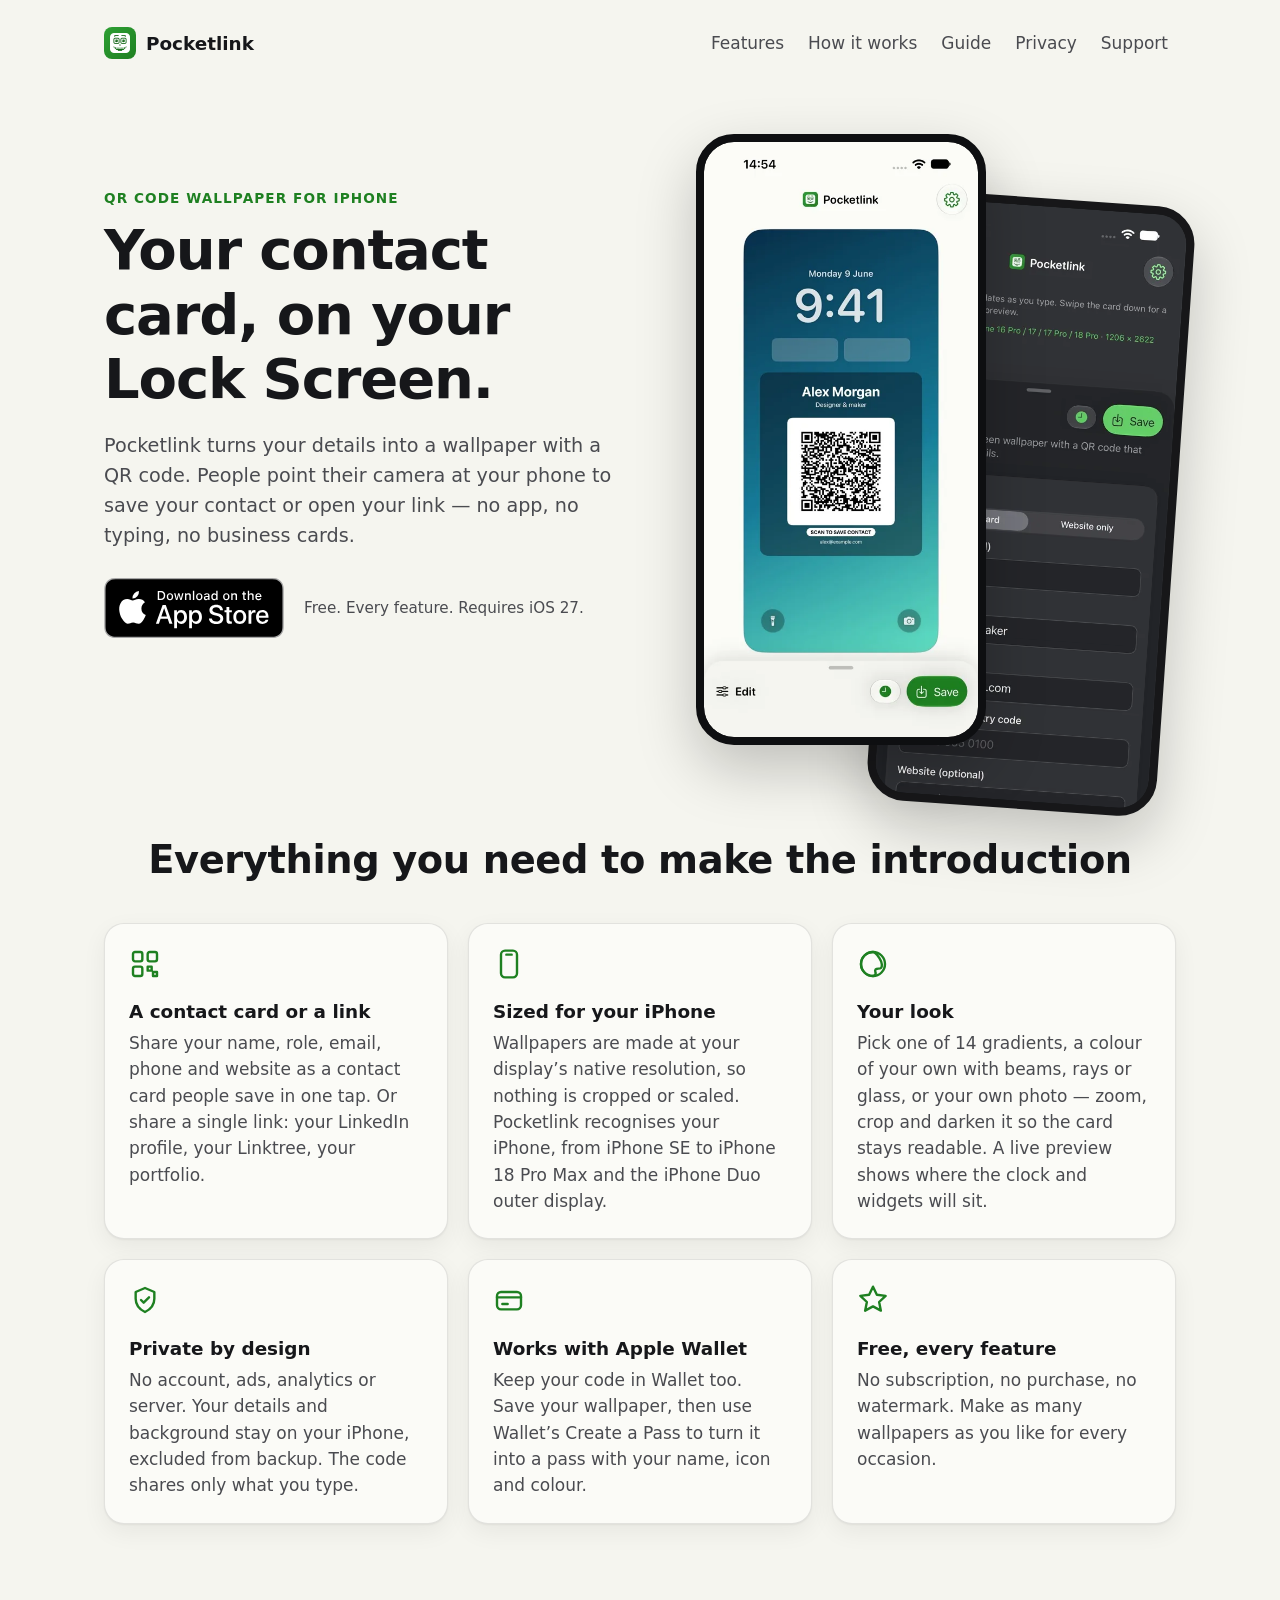
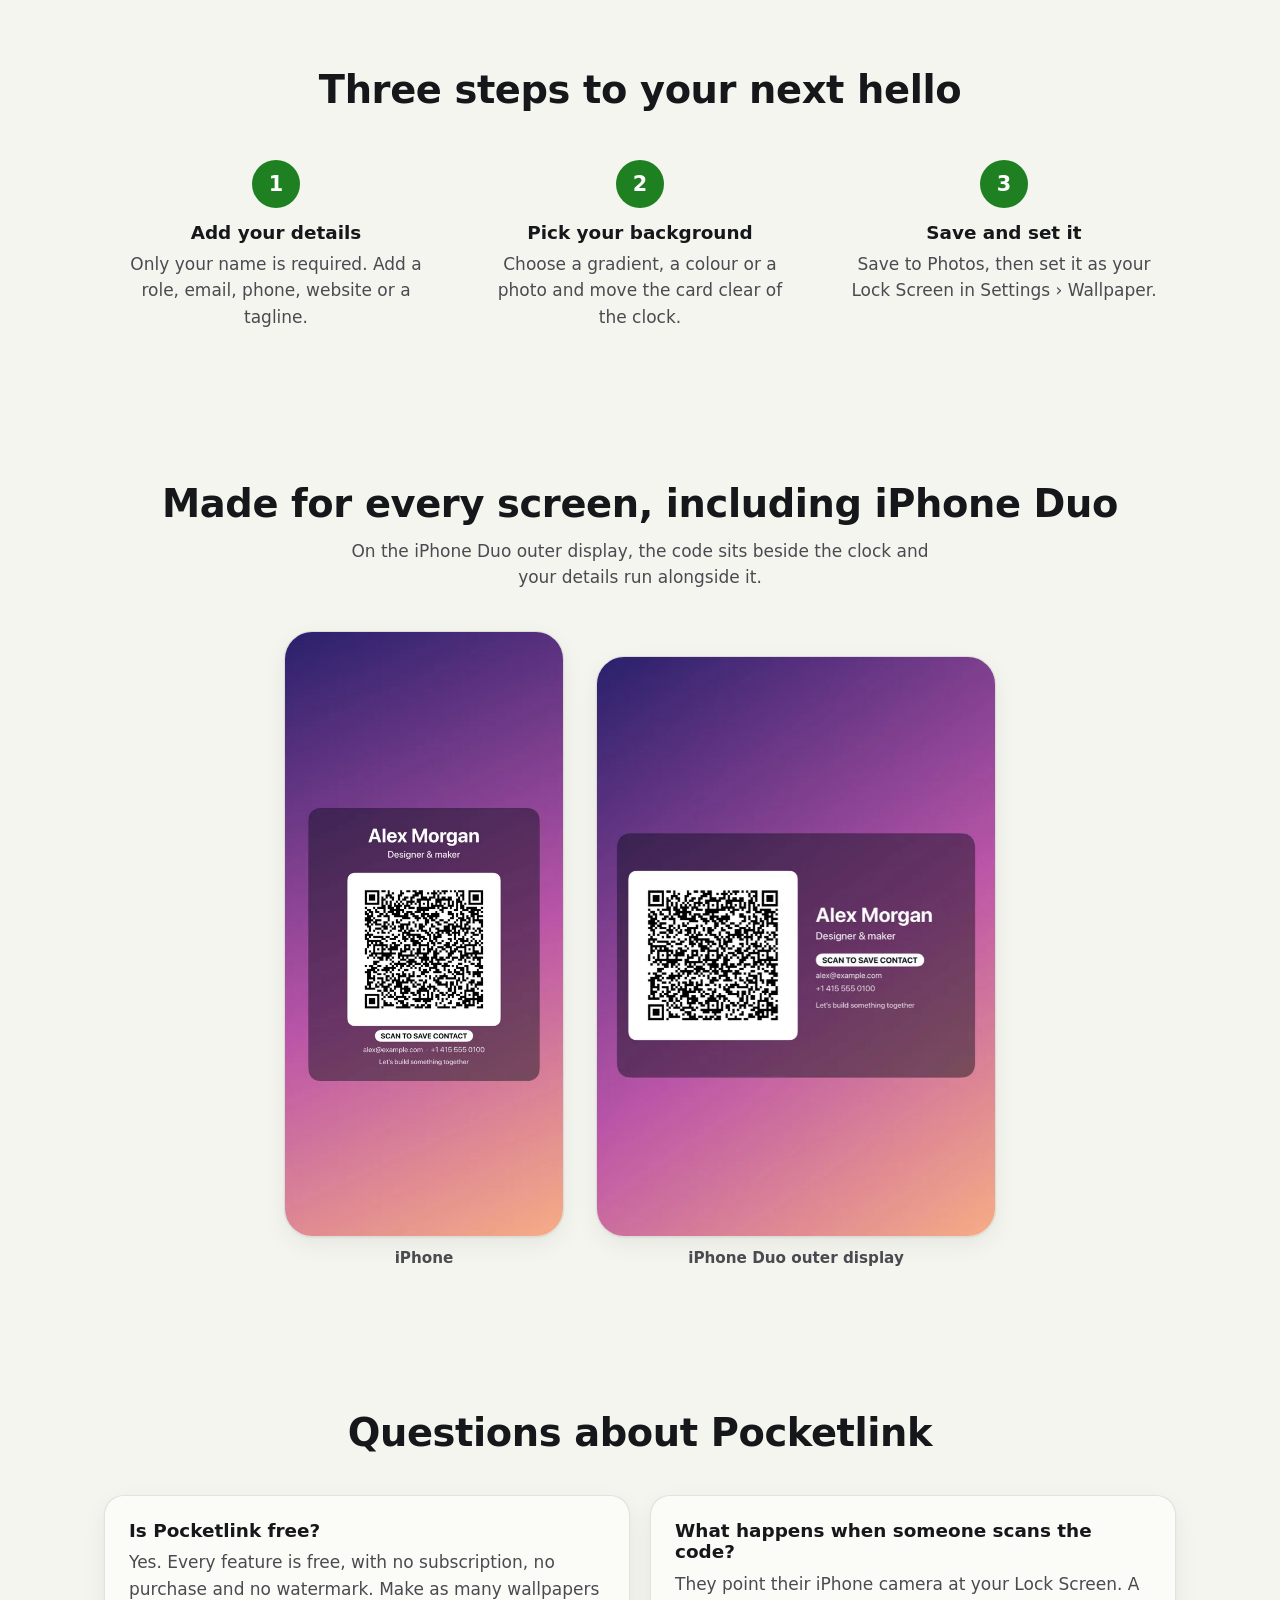
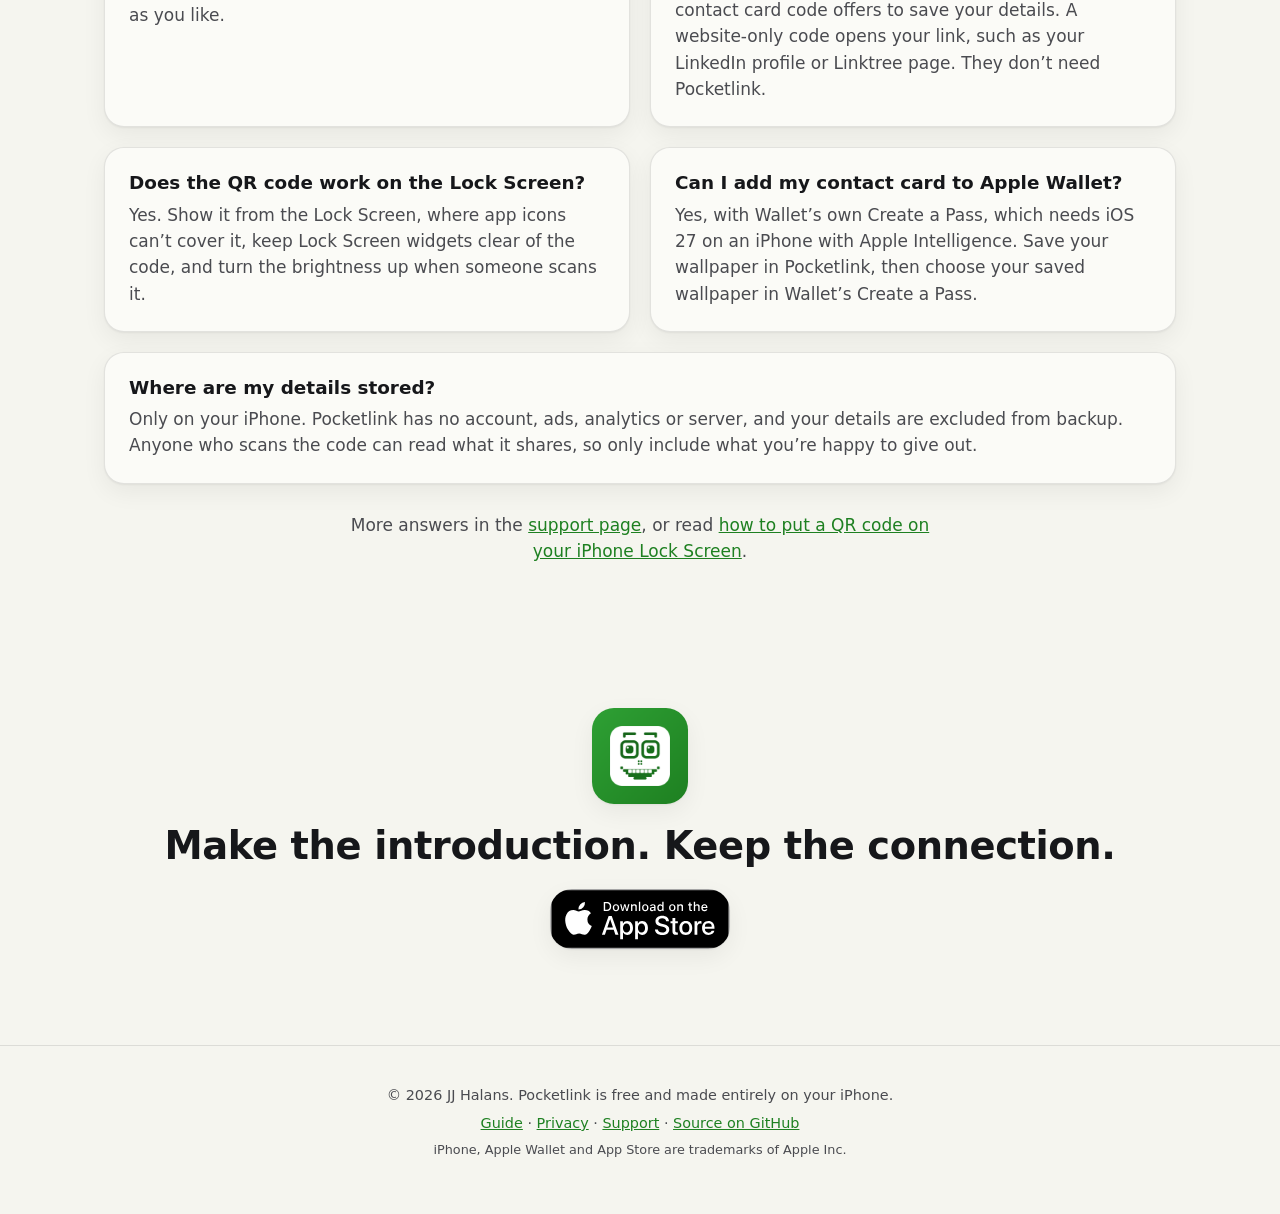
==== commit d28f7208: "Implement mobile navigation menu with JavaScript enhancements" ====
--- a/index.html
+++ b/index.html
@@ -24,6 +24,8 @@
   <link rel="apple-touch-icon" href="assets/apple-touch-icon.png">
   <meta name="apple-itunes-app" content="app-id=6835361992">
   <link rel="stylesheet" href="styles.css">
+  <script>document.documentElement.classList.add("js")</script>
+  <script src="nav.js" defer></script>
   <script type="application/ld+json">
 {
   "@context": "https://schema.org",
@@ -110,7 +112,10 @@
       <img src="assets/icon-512.png" alt="" width="32" height="32">
       <span>Pocketlink</span>
     </a>
-    <nav aria-label="Page">
+    <button class="nav-toggle" type="button" aria-expanded="false" aria-controls="site-nav" aria-label="Open menu">
+      <span aria-hidden="true"></span><span aria-hidden="true"></span><span aria-hidden="true"></span>
+    </button>
+    <nav id="site-nav" aria-label="Page">
       <a href="#features">Features</a>
       <a href="#how">How it works</a>
       <a href="guide.html">Guide</a>
--- a/styles.css
+++ b/styles.css
@@ -81,10 +81,43 @@
   font: 700 1.15rem var(--rounded);
 }
 .brand img { border-radius: 8px; }
-.site-header nav { display: flex; gap: 24px; }
-.site-header nav a { color: var(--text-secondary); text-decoration: none; font-weight: 500; }
-.site-header nav a:hover { color: var(--text); }
-@media (max-width: 560px) { .site-header nav a:not(:last-child) { display: none; } }
+.site-header nav { display: flex; flex-wrap: wrap; gap: 0 8px; }
+.site-header nav a {
+  color: var(--text-secondary); text-decoration: none; font-weight: 500;
+  padding: 10px 8px; /* 44px-tall tap targets */
+}
+.site-header nav a:hover, .site-header nav a[aria-current="page"] { color: var(--text); }
+.site-header nav a[aria-current="page"] { font-weight: 700; }
+/* Menu button: phones only, and only when JavaScript can run it. */
+.nav-toggle {
+  display: none; position: relative; width: 44px; height: 44px; padding: 0; margin-right: -10px;
+  background: none; border: 0; border-radius: var(--radius-small); color: var(--text); cursor: pointer;
+}
+.nav-toggle:focus-visible { outline: 3px solid var(--accent); outline-offset: 2px; }
+.nav-toggle span {
+  position: absolute; left: 11px; width: 22px; height: 2px; border-radius: 1px; background: currentColor;
+  transition: transform 0.2s ease, opacity 0.2s ease;
+}
+.nav-toggle span:nth-child(1) { top: 14px; }
+.nav-toggle span:nth-child(2) { top: 21px; }
+.nav-toggle span:nth-child(3) { top: 28px; }
+.nav-toggle[aria-expanded="true"] span:nth-child(1) { transform: translateY(7px) rotate(45deg); }
+.nav-toggle[aria-expanded="true"] span:nth-child(2) { opacity: 0; }
+.nav-toggle[aria-expanded="true"] span:nth-child(3) { transform: translateY(-7px) rotate(-45deg); }
+@media (prefers-reduced-motion: reduce) { .nav-toggle span { transition: none; } }
+
+@media (max-width: 700px) {
+  .site-header { flex-wrap: wrap; padding: 12px 16px; gap: 0 16px; }
+  .site-header nav { flex-basis: 100%; margin: 0 -6px; gap: 0; }
+  .site-header nav a { padding: 10px 6px; font-size: 0.9rem; }   /* no-JS fallback: links in a row */
+
+  .js .nav-toggle { display: block; }
+  .js .site-header nav { display: none; flex-direction: column; margin: 8px 0 0; }
+  .js .site-header.is-open nav { display: flex; }
+  .js .site-header nav a {
+    padding: 14px 4px; font-size: 1.05rem; border-top: 0.5px solid var(--hairline);
+  }
+}
 
 /* Hero */
 .hero {
